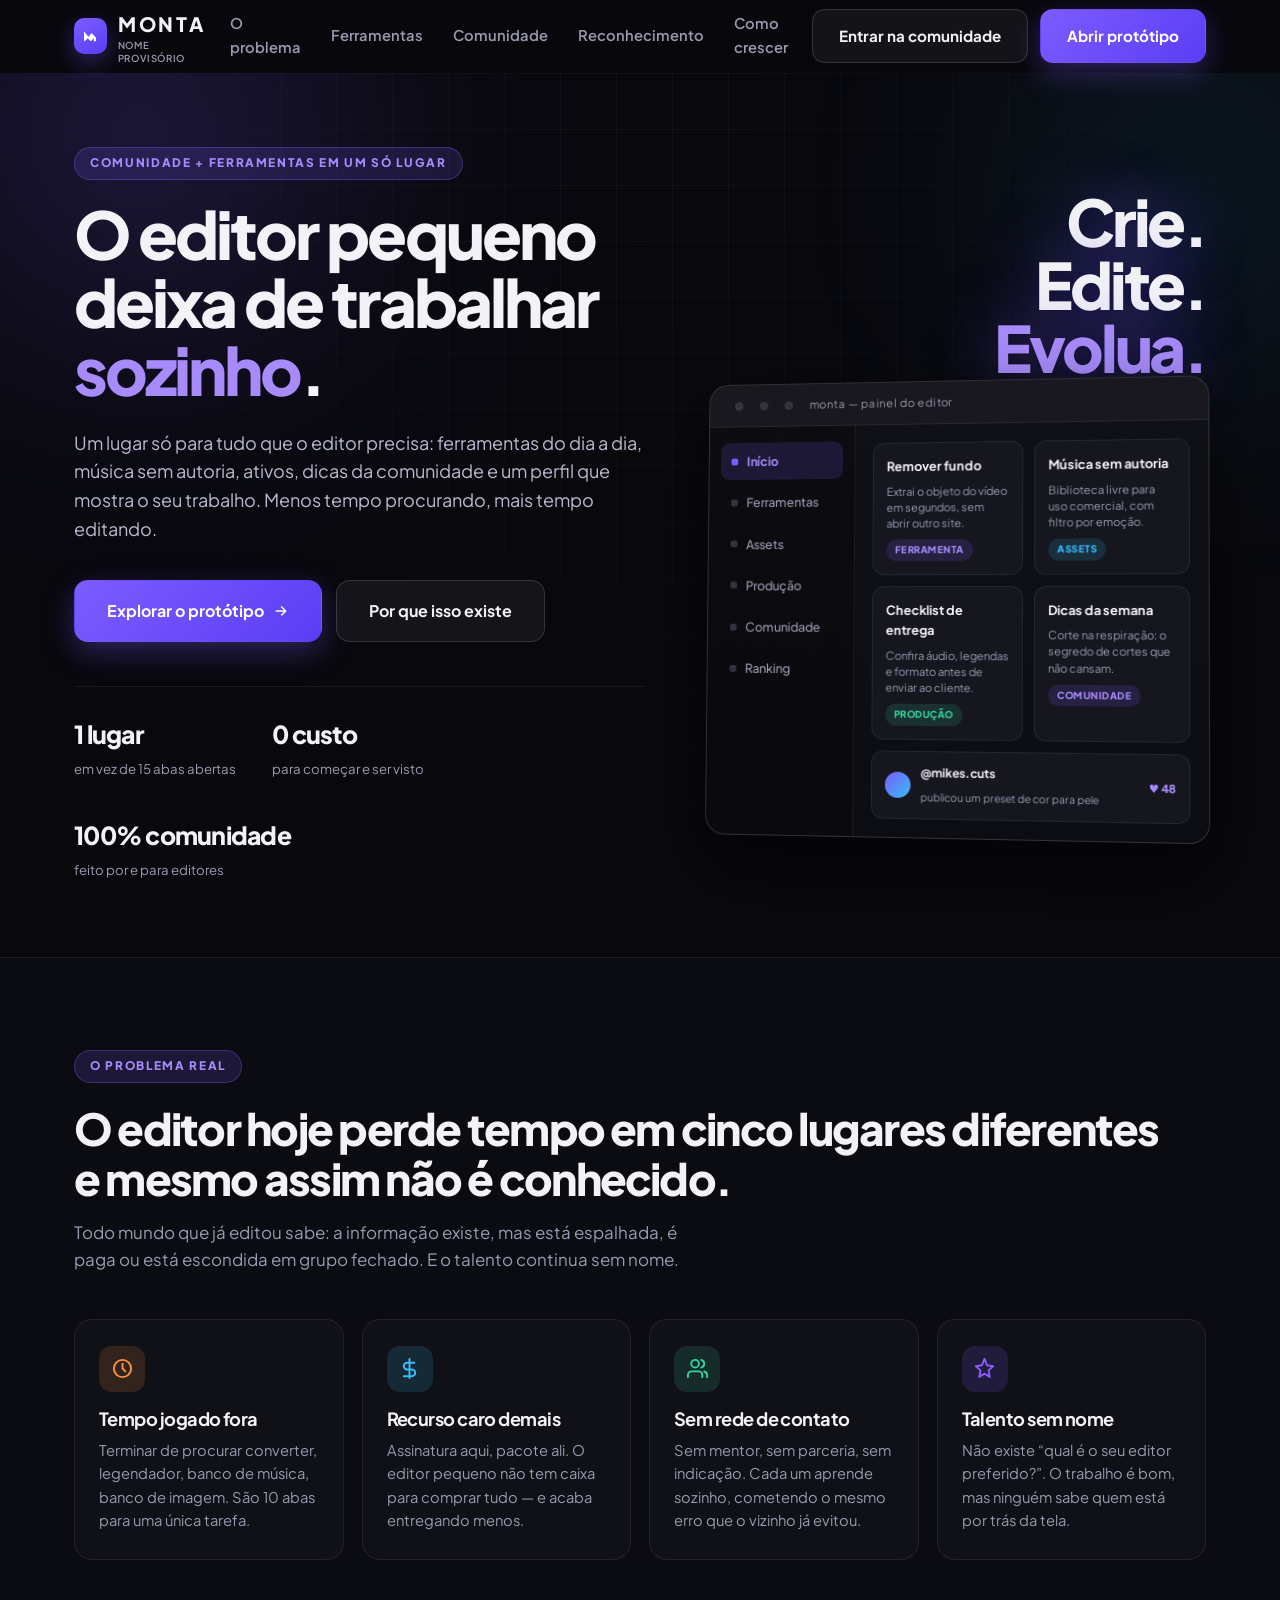
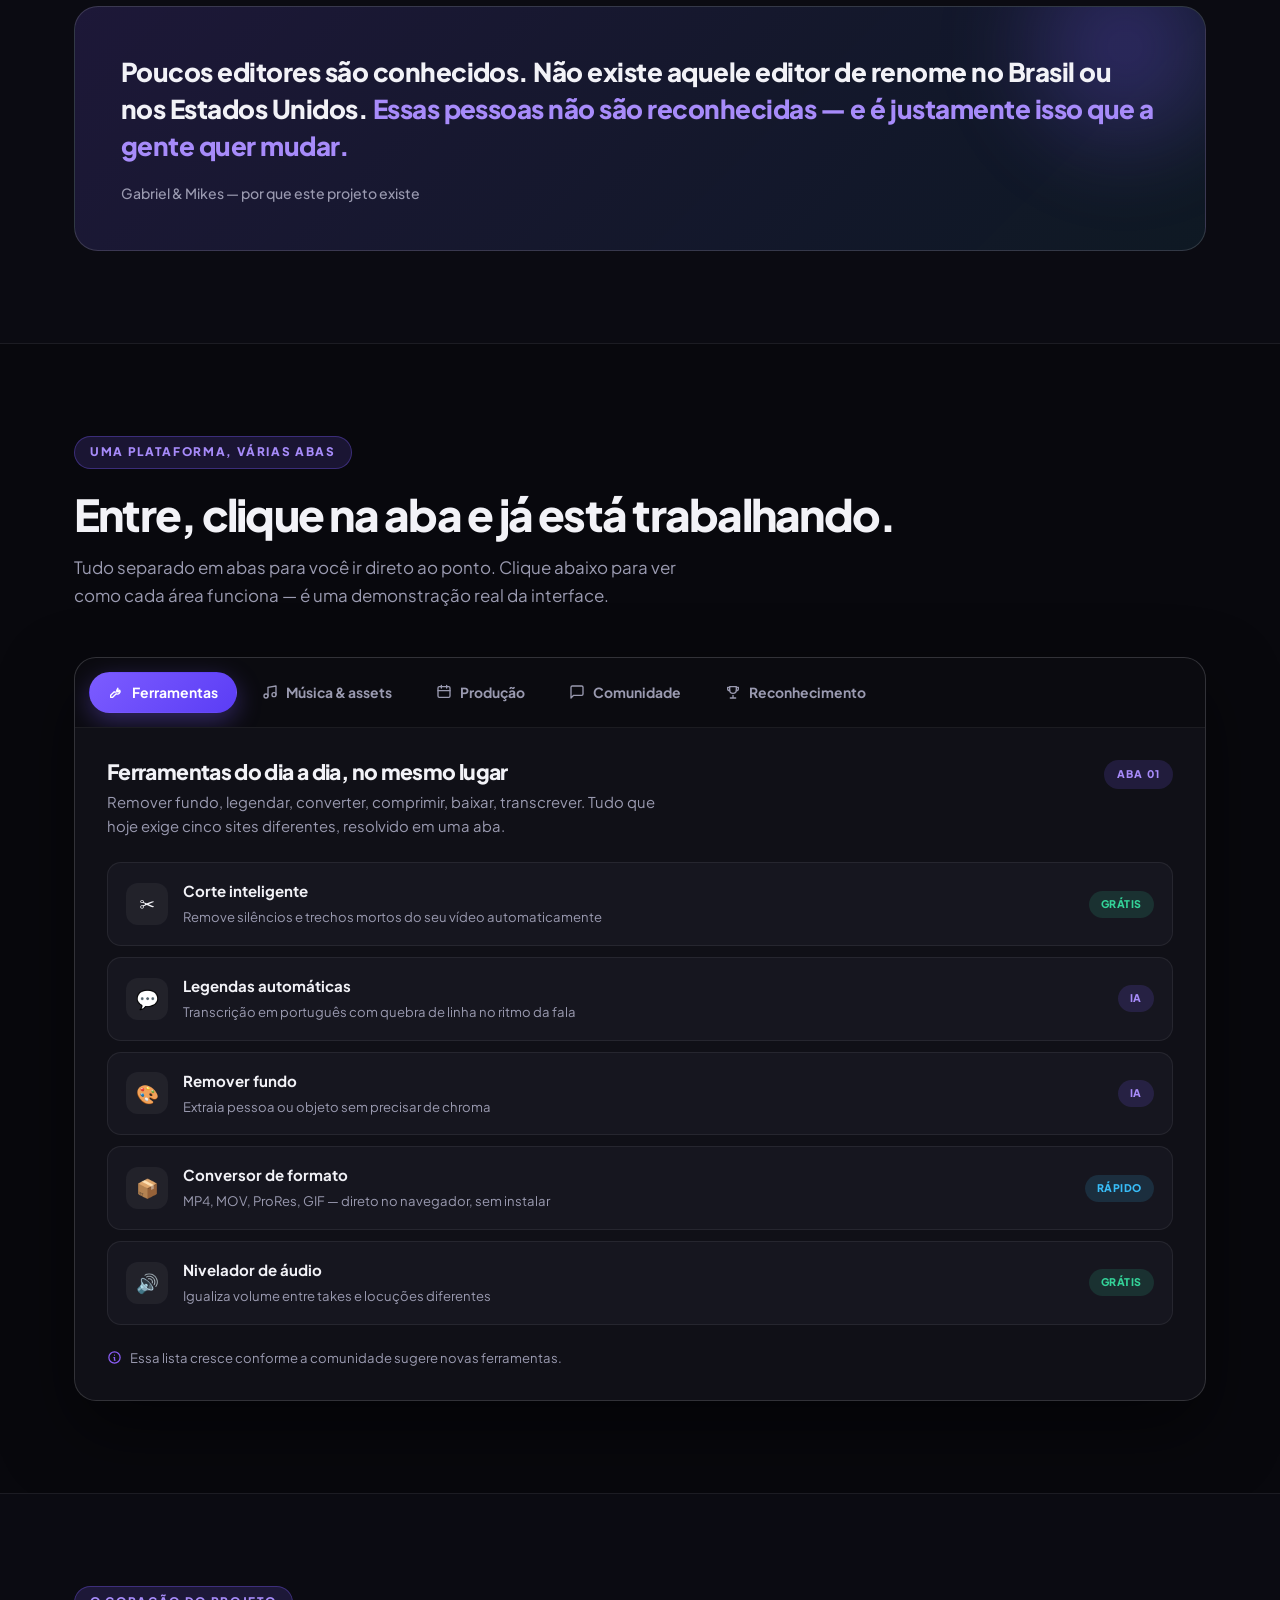
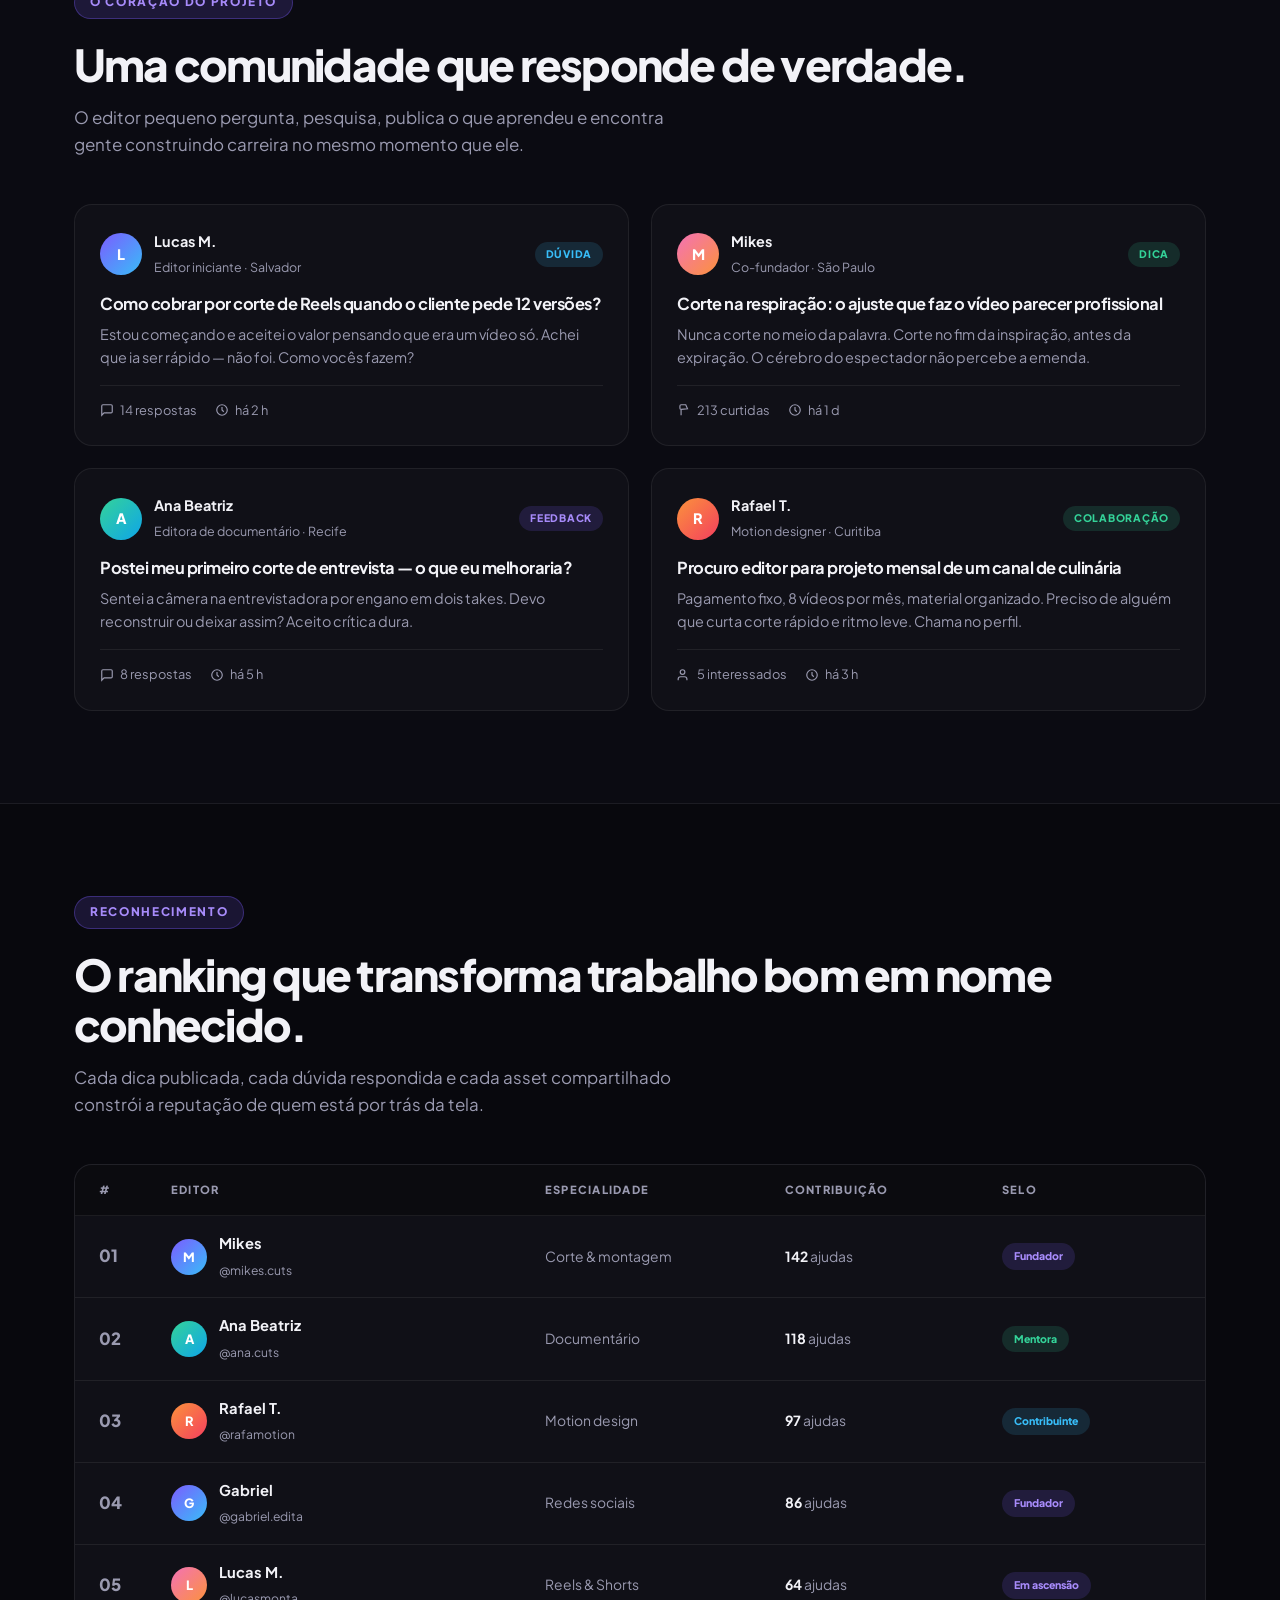
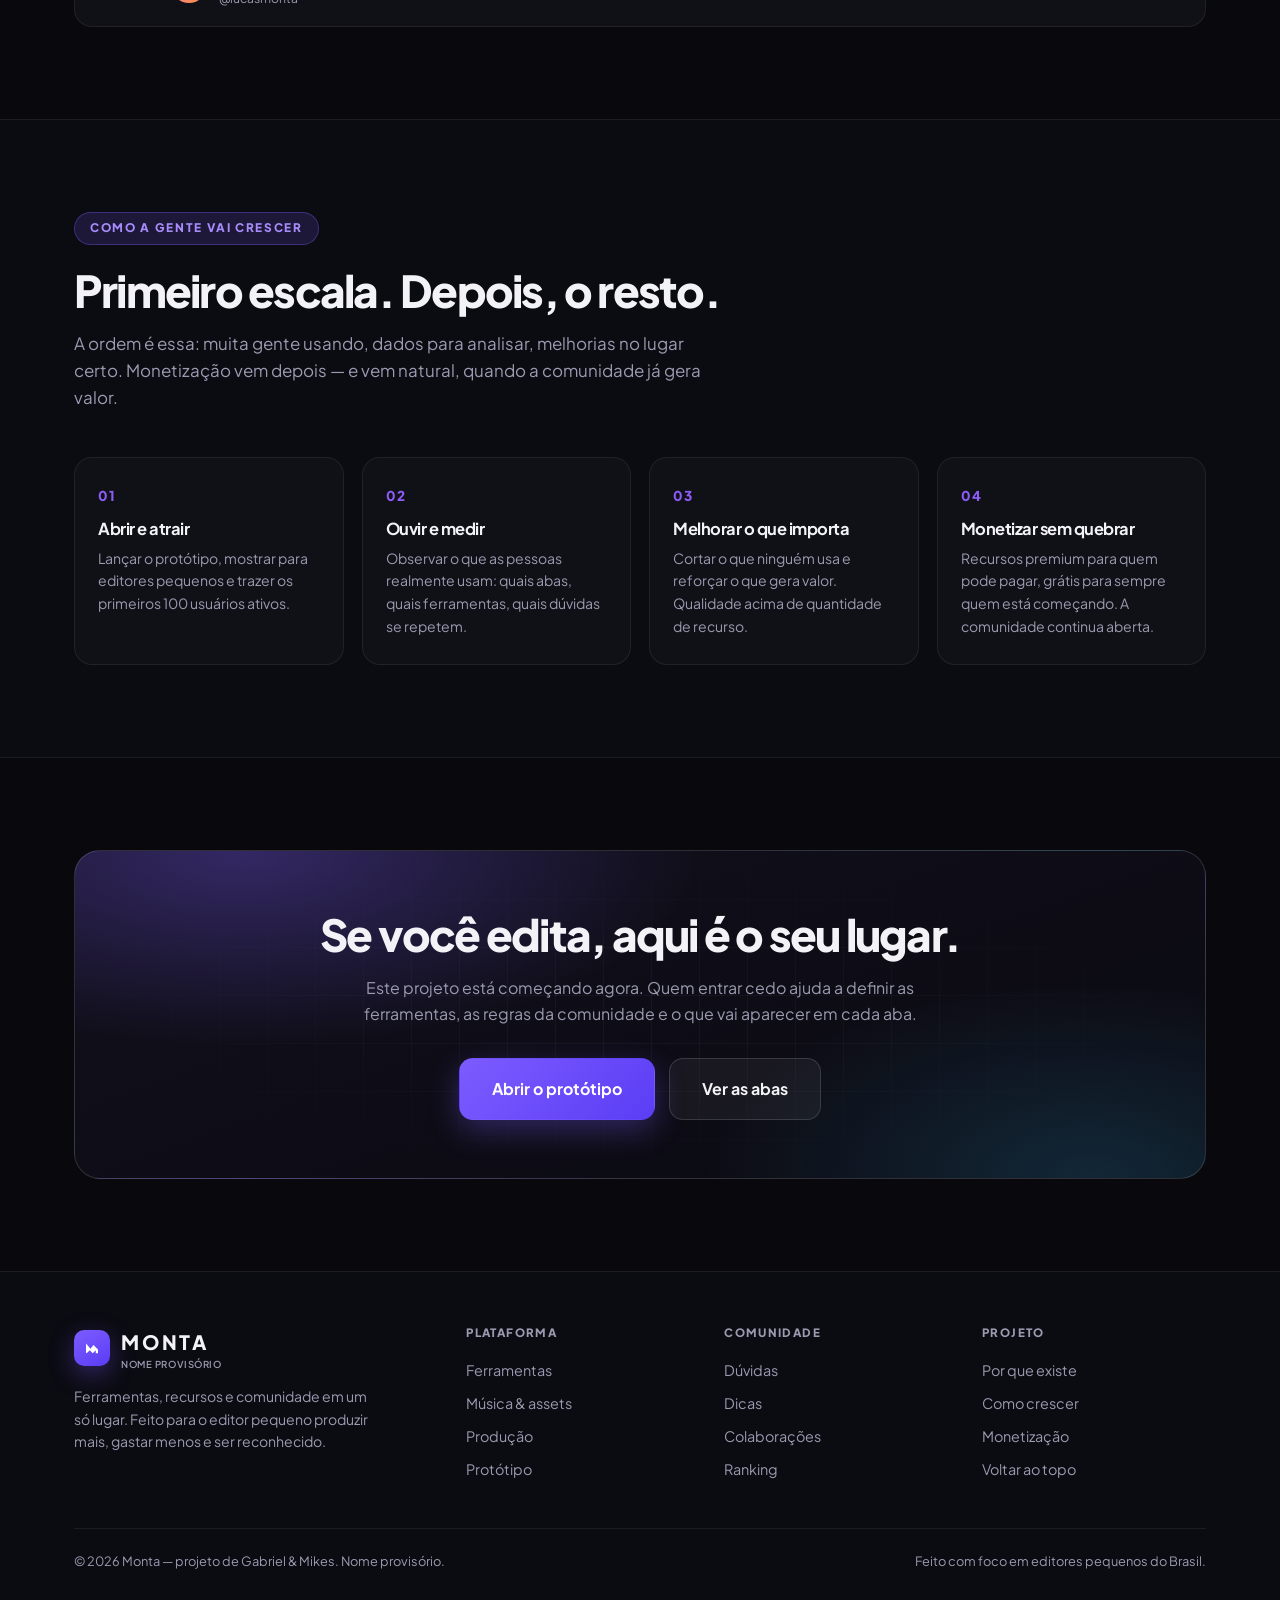
==== index.html @ 07bd0c3b "Initial commit" ====
<!DOCTYPE html>
<html lang="pt-BR">
<head>
<meta charset="UTF-8">
<meta name="viewport" content="width=device-width, initial-scale=1.0">
<title>MONTA — Seu estúdio, mais produtivo</title>
<meta name="description" content="Reúna em um só lugar as ferramentas, os recursos e a comunidade que todo editor precisa. Feito para o editor pequeno crescer, aprender e ser reconhecido.">
<link rel="icon" href="data:image/svg+xml,<svg xmlns='http://www.w3.org/2000/svg' viewBox='0 0 100 100'><rect width='100' height='100' rx='24' fill='%237C5CFF'/><text x='50' y='70' font-size='60' font-family='Arial' font-weight='bold' text-anchor='middle' fill='white'>M</text></svg>">
<link rel="preconnect" href="https://api.fontshare.com">
<link rel="preconnect" href="https://fonts.gstatic.com" crossorigin>
<link href="https://api.fontshare.com/v2/css?f[]=satoshi@400,500,700,900&display=swap" rel="stylesheet">
<link href="https://fonts.googleapis.com/css2?family=Plus+Jakarta+Sans:wght@400;500;700;800&display=swap" rel="stylesheet">
<link rel="stylesheet" href="css/styles.css">
</head>
<body>

<!-- ================= CABEÇALHO ================= -->
<header class="site-header" id="topo">
  <div class="container">
    <nav class="nav">
      <a class="brand" href="#topo">
        <span class="brand__mark">
          <svg viewBox="0 0 24 24" fill="currentColor"><path d="M4 19V6l6 7 4-5 6 6v5h-3v-4l-4 4-4-4-3 3z"/></svg>
        </span>
        <span>
          MONT<span>A</span>
          <small class="brand__tag">nome provisório</small>
        </span>
      </a>

      <div class="nav__links" id="navLinks">
        <a href="#problema">O problema</a>
        <a href="#ferramentas">Ferramentas</a>
        <a href="#comunidade">Comunidade</a>
        <a href="#reconhecimento">Reconhecimento</a>
        <a href="#roadmap">Como crescer</a>
      </div>

      <div class="nav__actions">
        <a class="btn btn--ghost" href="#comunidade">Entrar na comunidade</a>
        <a class="btn btn--primary" href="app/index.html">Abrir protótipo</a>
        <button class="nav__toggle" id="navToggle" aria-label="Abrir menu" aria-expanded="false">
          <svg viewBox="0 0 24 24" fill="none" stroke="currentColor" stroke-width="2" stroke-linecap="round"><path d="M4 7h16M4 12h16M4 17h16"/></svg>
        </button>
      </div>
    </nav>
  </div>
</header>

<!-- ================= HERO ================= -->
<section class="hero">
  <span class="hero__glow hero__glow--a"></span>
  <span class="hero__glow hero__glow--b"></span>

  <div class="container">
    <div class="hero__grid">
      <div>
        <span class="eyebrow">Comunidade + ferramentas em um só lugar</span>
        <h1 class="hero__title">O editor pequeno<br>deixa de trabalhar <span>sozinho</span>.</h1>
        <p class="hero__sub">
          Um lugar só para tudo que o editor precisa: ferramentas do dia a dia,
          música sem autoria, ativos, dicas da comunidade e um perfil que mostra
          o seu trabalho. Menos tempo procurando, mais tempo editando.
        </p>

        <div class="hero__cta">
          <a class="btn btn--primary btn--lg" href="app/index.html">
            Explorar o protótipo
            <svg width="16" height="16" viewBox="0 0 24 24" fill="none" stroke="currentColor" stroke-width="2.4" stroke-linecap="round" stroke-linejoin="round"><path d="M5 12h14M13 6l6 6-6 6"/></svg>
          </a>
          <a class="btn btn--ghost btn--lg" href="#problema">Por que isso existe</a>
        </div>

        <div class="hero__stats">
          <div class="hero__stat"><b>1 lugar</b><span>em vez de 15 abas abertas</span></div>
          <div class="hero__stat"><b>0 custo</b><span>para começar e ser visto</span></div>
          <div class="hero__stat"><b>100% comunidade</b><span>feito por e para editores</span></div>
        </div>
      </div>

      <!-- Frase + mock da interface -->
      <div>
        <div class="hero__script">Crie.<br>Edite.<em>Evolua.</em></div>

      <div class="mock" aria-hidden="true">
        <div class="mock__bar">
          <span class="mock__dot"></span><span class="mock__dot"></span><span class="mock__dot"></span>
          <span>monta — painel do editor</span>
        </div>
        <div class="mock__body">
          <div class="mock__side">
            <div class="mock__item is-active"><i></i> Início</div>
            <div class="mock__item"><i></i> Ferramentas</div>
            <div class="mock__item"><i></i> Assets</div>
            <div class="mock__item"><i></i> Produção</div>
            <div class="mock__item"><i></i> Comunidade</div>
            <div class="mock__item"><i></i> Ranking</div>
          </div>
          <div class="mock__main">
            <div class="mock__cards">
              <div class="mock__card">
                <b>Remover fundo</b>
                <p>Extrai o objeto do vídeo em segundos, sem abrir outro site.</p>
                <span class="mock__pill">ferramenta</span>
              </div>
              <div class="mock__card">
                <b>Música sem autoria</b>
                <p>Biblioteca livre para uso comercial, com filtro por emoção.</p>
                <span class="mock__pill mock__pill--v">assets</span>
              </div>
              <div class="mock__card">
                <b>Checklist de entrega</b>
                <p>Confira áudio, legendas e formato antes de enviar ao cliente.</p>
                <span class="mock__pill mock__pill--g">produção</span>
              </div>
              <div class="mock__card">
                <b>Dicas da semana</b>
                <p>Corte na respiração: o segredo de cortes que não cansam.</p>
                <span class="mock__pill">comunidade</span>
              </div>
            </div>

            <div class="mock__row">
              <span class="mock__ava"></span>
              <div>
                <b>@mikes.cuts</b>
                <small>publicou um preset de cor para pele</small>
              </div>
              <span class="mock__like">♥ 48</span>
            </div>
          </div>
        </div>
      </div>
      </div>
    </div>
  </div>
</section>

<!-- ================= PROBLEMA ================= -->
<section class="section section--alt" id="problema">
  <div class="container">
    <span class="eyebrow">O problema real</span>
    <h2>O editor hoje perde tempo em cinco lugares diferentes<br>e mesmo assim não é conhecido.</h2>
    <p class="section-lead">
      Todo mundo que já editou sabe: a informação existe, mas está espalhada,
      é paga ou está escondida em grupo fechado. E o talento continua sem nome.
    </p>

    <div class="grid-4">
      <article class="card reveal">
        <div class="card__icon card__icon--a">
          <svg viewBox="0 0 24 24" fill="none" stroke="currentColor" stroke-width="2" stroke-linecap="round"><circle cx="12" cy="12" r="9"/><path d="M12 7v5l3 3"/></svg>
        </div>
        <h3>Tempo jogado fora</h3>
        <p>Terminar de procurar converter, legendador, banco de música, banco de imagem. São 10 abas para uma única tarefa.</p>
      </article>

      <article class="card reveal">
        <div class="card__icon card__icon--v">
          <svg viewBox="0 0 24 24" fill="none" stroke="currentColor" stroke-width="2" stroke-linecap="round" stroke-linejoin="round"><path d="M12 2v20M17 6H9.5a3.5 3.5 0 0 0 0 7h5a3.5 3.5 0 0 1 0 7H6"/></svg>
        </div>
        <h3>Recurso caro demais</h3>
        <p>Assinatura aqui, pacote ali. O editor pequeno não tem caixa para comprar tudo — e acaba entregando menos.</p>
      </article>

      <article class="card reveal">
        <div class="card__icon card__icon--c">
          <svg viewBox="0 0 24 24" fill="none" stroke="currentColor" stroke-width="2" stroke-linecap="round" stroke-linejoin="round"><path d="M17 21v-2a4 4 0 0 0-4-4H6a4 4 0 0 0-4 4v2"/><circle cx="9.5" cy="7" r="4"/><path d="M22 21v-2a4 4 0 0 0-3-3.87M16 3.13a4 4 0 0 1 0 7.75"/></svg>
        </div>
        <h3>Sem rede de contato</h3>
        <p>Sem mentor, sem parceria, sem indicação. Cada um aprende sozinho, cometendo o mesmo erro que o vizinho já evitou.</p>
      </article>

      <article class="card reveal">
        <div class="card__icon">
          <svg viewBox="0 0 24 24" fill="none" stroke="currentColor" stroke-width="2" stroke-linecap="round" stroke-linejoin="round"><path d="M12 2l2.6 6.6L21 9.6l-4.8 4.4 1.3 6.7L12 17.4 6.5 20.7l1.3-6.7L3 9.6l6.4-1z"/></svg>
        </div>
        <h3>Talento sem nome</h3>
        <p>Não existe “qual é o seu editor preferido?”. O trabalho é bom, mas ninguém sabe quem está por trás da tela.</p>
      </article>
    </div>

    <div class="quote-block reveal">
      <p>
        Poucos editores são conhecidos. Não existe aquele editor de renome no Brasil
        ou nos Estados Unidos. <span>Essas pessoas não são reconhecidas — e é justamente
        isso que a gente quer mudar.</span>
      </p>
      <small>Gabriel &amp; Mikes — por que este projeto existe</small>
    </div>
  </div>
</section>

<!-- ================= FERRAMENTAS / DEMO DE ABAS ================= -->
<section class="section" id="ferramentas">
  <div class="container">
    <span class="eyebrow">Uma plataforma, várias abas</span>
    <h2>Entre, clique na aba e já está trabalhando.</h2>
    <p class="section-lead">
      Tudo separado em abas para você ir direto ao ponto. Clique abaixo para
      ver como cada área funciona — é uma demonstração real da interface.
    </p>

    <div class="demo" id="demo">
      <div class="demo__tabs" role="tablist">
        <button class="demo__tab is-active" data-panel="p-ferramentas" role="tab" aria-selected="true">
          <svg viewBox="0 0 24 24" fill="none" stroke="currentColor" stroke-width="2" stroke-linecap="round" stroke-linejoin="round"><path d="M14.7 6.3a4 4 0 0 1-5.4 5.4L4 17v3h3l5.3-5.3a4 4 0 0 0 5.4-5.4l-2.6 2.6-2.1-2.1z"/></svg>
          Ferramentas
        </button>
        <button class="demo__tab" data-panel="p-assets" role="tab" aria-selected="false">
          <svg viewBox="0 0 24 24" fill="none" stroke="currentColor" stroke-width="2" stroke-linecap="round" stroke-linejoin="round"><path d="M9 18V5l12-2v13"/><circle cx="6" cy="18" r="3"/><circle cx="18" cy="16" r="3"/></svg>
          Música &amp; assets
        </button>
        <button class="demo__tab" data-panel="p-producao" role="tab" aria-selected="false">
          <svg viewBox="0 0 24 24" fill="none" stroke="currentColor" stroke-width="2" stroke-linecap="round" stroke-linejoin="round"><rect x="3" y="4" width="18" height="16" rx="2"/><path d="M8 2v4M16 2v4M3 10h18"/></svg>
          Produção
        </button>
        <button class="demo__tab" data-panel="p-comunidade" role="tab" aria-selected="false">
          <svg viewBox="0 0 24 24" fill="none" stroke="currentColor" stroke-width="2" stroke-linecap="round" stroke-linejoin="round"><path d="M21 15a2 2 0 0 1-2 2H7l-4 4V5a2 2 0 0 1 2-2h14a2 2 0 0 1 2 2z"/></svg>
          Comunidade
        </button>
        <button class="demo__tab" data-panel="p-ranking" role="tab" aria-selected="false">
          <svg viewBox="0 0 24 24" fill="none" stroke="currentColor" stroke-width="2" stroke-linecap="round" stroke-linejoin="round"><path d="M8 21h8M12 17v4"/><path d="M7 4h10v5a5 5 0 0 1-10 0z"/><path d="M17 5h3v2a3 3 0 0 1-3 3M7 5H4v2a3 3 0 0 0 3 3"/></svg>
          Reconhecimento
        </button>
      </div>

      <!-- Ferramentas -->
      <div class="demo__panel" id="p-ferramentas" role="tabpanel">
        <div class="demo__panel-head">
          <div>
            <h3>Ferramentas do dia a dia, no mesmo lugar</h3>
            <p>Remover fundo, legendar, converter, comprimir, baixar, transcrever. Tudo que hoje exige cinco sites diferentes, resolvido em uma aba.</p>
          </div>
          <span class="demo__badge">Aba 01</span>
        </div>
        <div class="demo__list">
          <div class="demo__item"><span class="demo__item-ico">✂️</span><div><b>Corte inteligente</b><small>Remove silêncios e trechos mortos do seu vídeo automaticamente</small></div><span class="tag">grátis</span></div>
          <div class="demo__item"><span class="demo__item-ico">💬</span><div><b>Legendas automáticas</b><small>Transcrição em português com quebra de linha no ritmo da fala</small></div><span class="tag tag--v">IA</span></div>
          <div class="demo__item"><span class="demo__item-ico">🎨</span><div><b>Remover fundo</b><small>Extraia pessoa ou objeto sem precisar de chroma</small></div><span class="tag tag--v">IA</span></div>
          <div class="demo__item"><span class="demo__item-ico">📦</span><div><b>Conversor de formato</b><small>MP4, MOV, ProRes, GIF — direto no navegador, sem instalar</small></div><span class="tag tag--c">rápido</span></div>
          <div class="demo__item"><span class="demo__item-ico">🔊</span><div><b>Nivelador de áudio</b><small>Igualiza volume entre takes e locuções diferentes</small></div><span class="tag">grátis</span></div>
        </div>
        <p class="demo__note">
          <svg viewBox="0 0 24 24" fill="none" stroke="currentColor" stroke-width="2" stroke-linecap="round"><circle cx="12" cy="12" r="9"/><path d="M12 8h.01M11 12h1v4h1"/></svg>
          Essa lista cresce conforme a comunidade sugere novas ferramentas.
        </p>
      </div>

      <!-- Assets -->
      <div class="demo__panel" id="p-assets" role="tabpanel" hidden>
        <div class="demo__panel-head">
          <div>
            <h3>Música sem autoria, loops, efeitos e ativos</h3>
            <p>Biblioteca organizada por emoção, duração e uso permitido. Nada de descobrir na hora da entrega que a faixa tem restrição de licença.</p>
          </div>
          <span class="demo__badge">Aba 02</span>
        </div>
        <div class="demo__list">
          <div class="demo__item"><span class="demo__item-ico">🎧</span><div><b>Música sem autoria</b><small>Trilhas livres para uso comercial, com licença descrita em cada faixa</small></div><span class="tag">uso livre</span></div>
          <div class="demo__item"><span class="demo__item-ico">🥁</span><div><b>Loops &amp; SFX</b><small>Loops de bateria, transições, whooshes, risadas e impactos</small></div><span class="tag tag--c">royalty free</span></div>
          <div class="demo__item"><span class="demo__item-ico">🎬</span><div><b>Clipes e B-roll</b><small>Cenas de fundo para cortar a monotonia do vídeo inteiro</small></div><span class="tag tag--v">acervo</span></div>
          <div class="demo__item"><span class="demo__item-ico">🧩</span><div><b>Templates e presets</b><small>Projetos, LUTs e presets compartilhados pela própria comunidade</small></div><span class="tag tag--g">comunidade</span></div>
          <div class="demo__item"><span class="demo__item-ico">🔤</span><div><b>Fontes liberadas</b><small>Typefaces com licença para uso em projeto comercial</small></div><span class="tag">grátis</span></div>
        </div>
        <p class="demo__note">
          <svg viewBox="0 0 24 24" fill="none" stroke="currentColor" stroke-width="2" stroke-linecap="round"><circle cx="12" cy="12" r="9"/><path d="M12 8h.01M11 12h1v4h1"/></svg>
          Cada item mostra claramente o que você pode e não pode fazer com ele.
        </p>
      </div>

      <!-- Produção -->
      <div class="demo__panel" id="p-producao" role="tabpanel" hidden>
        <div class="demo__panel-head">
          <div>
            <h3>Produção: o fluxo do editor, do briefing à entrega</h3>
            <p>Projetos, prazos, checklist de qualidade e orçamento. Para o editor pequeno trabalhar como uma produtora — mesmo sendo um só.</p>
          </div>
          <span class="demo__badge">Aba 03</span>
        </div>
        <div class="demo__list">
          <div class="demo__item"><span class="demo__item-ico">📋</span><div><b>Briefing em etapas</b><small>Referências, tom, duração e formatos de saída organizados</small></div><span class="tag">projeto</span></div>
          <div class="demo__item"><span class="demo__item-ico">✅</span><div><b>Checklist de entrega</b><small>Áudio, legendas, cor, proporção, marca d'água e arquivo final</small></div><span class="tag tag--g">qualidade</span></div>
          <div class="demo__item"><span class="demo__item-ico">📅</span><div><b>Prazos e revisões</b><small>Quantas rodadas de ajuste estão incluídas no combinado</small></div><span class="tag tag--c">controle</span></div>
          <div class="demo__item"><span class="demo__item-ico">💰</span><div><b>Tabela de valores</b><small>Referência de preço por minuto finalizado para não cobrar barato demais</small></div><span class="tag tag--v">comunidade</span></div>
          <div class="demo__item"><span class="demo__item-ico">🗂️</span><div><b>Arquivo do cliente</b><small>Histórico de entregas, versões e observações em um só perfil</small></div><span class="tag">organização</span></div>
        </div>
        <p class="demo__note">
          <svg viewBox="0 0 24 24" fill="none" stroke="currentColor" stroke-width="2" stroke-linecap="round"><circle cx="12" cy="12" r="9"/><path d="M12 8h.01M11 12h1v4h1"/></svg>
          Feito para quem edita sozinho e precisa de método sem burocracia.
        </p>
      </div>

      <!-- Comunidade -->
      <div class="demo__panel" id="p-comunidade" role="tabpanel" hidden>
        <div class="demo__panel-head">
          <div>
            <h3>Comunidade: pergunte, publique e aprenda com quem está na mesma</h3>
            <p>Dúvidas, dicas, feedback de corte e contato direto com outros editores. O conhecimento deixa de ficar preso em grupo fechado.</p>
          </div>
          <span class="demo__badge">Aba 04</span>
        </div>
        <div class="demo__list">
          <div class="demo__item"><span class="demo__item-ico">❓</span><div><b>Pergunte qualquer coisa</b><small>“Como cobrar por Reels?” · “Qual formato entrega no TikTok?”</small></div><span class="tag">dúvida</span></div>
          <div class="demo__item"><span class="demo__item-ico">💡</span><div><b>Publique suas dicas</b><small>Atalhos, configurações e erros que você já cometeu e evita</small></div><span class="tag tag--g">dica</span></div>
          <div class="demo__item"><span class="demo__item-ico">👁️</span><div><b>Peça feedback no corte</b><small>Mostre um trecho e receba opinião honesta de quem edita</small></div><span class="tag tag--v">review</span></div>
          <div class="demo__item"><span class="demo__item-ico">🤝</span><div><b>Encontre parceiros</b><small>Roqueiro, motion, colorista, thumbnail — monte sua equipe</small></div><span class="tag tag--c">network</span></div>
          <div class="demo__item"><span class="demo__item-ico">🔎</span><div><b>Pesquise antes de perguntar</b><small>Todo o acervo de dúvidas já respondidas fica pesquisável</small></div><span class="tag">base de conhecimento</span></div>
        </div>
        <p class="demo__note">
          <svg viewBox="0 0 24 24" fill="none" stroke="currentColor" stroke-width="2" stroke-linecap="round"><circle cx="12" cy="12" r="9"/><path d="M12 8h.01M11 12h1v4h1"/></svg>
          Aqui não tem pergunta boba. Todo mundo começou do zero.
        </p>
      </div>

      <!-- Ranking -->
      <div class="demo__panel" id="p-ranking" role="tabpanel" hidden>
        <div class="demo__panel-head">
          <div>
            <h3>Reconhecimento: o nome atrás da tela</h3>
            <p>Perfil público, portfólio, selos por contribuição e ranking de quem mais ajuda a comunidade. O editor deixa de ser invisível.</p>
          </div>
          <span class="demo__badge">Aba 05</span>
        </div>
        <div class="demo__list">
          <div class="demo__item"><span class="demo__item-ico">👤</span><div><b>Perfil com portfólio</b><small>Seus melhores cortes, clientes e especialidade em um link só</small></div><span class="tag">identidade</span></div>
          <div class="demo__item"><span class="demo__item-ico">🏅</span><div><b>Selos de contribuição</b><small>Quem responde, quem publica dica, quem compartilha asset ganha selo</small></div><span class="tag tag--g">reputação</span></div>
          <div class="demo__item"><span class="demo__item-ico">🏆</span><div><b>Ranking da comunidade</b><small>Top editores por ajudaria, qualidade de resposta e trabalho publicado</small></div><span class="tag tag--v">visibilidade</span></div>
          <div class="demo__item"><span class="demo__item-ico">📩</span><div><b>Receba trabalho</b><small>Clientes e editores encontram você pelo que você faz de melhor</small></div><span class="tag tag--c">oportunidade</span></div>
          <div class="demo__item"><span class="demo__item-ico">⭐</span><div><b>Recomendações</b><small>Quem já trabalhou com você deixa um depósito público</small></div><span class="tag">confiança</span></div>
        </div>
        <p class="demo__note">
          <svg viewBox="0 0 24 24" fill="none" stroke="currentColor" stroke-width="2" stroke-linecap="round"><circle cx="12" cy="12" r="9"/><path d="M12 8h.01M11 12h1v4h1"/></svg>
          Essa é a resposta para “qual é o seu editor preferido?”.
        </p>
      </div>
    </div>
  </div>
</section>

<!-- ================= COMUNIDADE ================= -->
<section class="section section--alt" id="comunidade">
  <div class="container">
    <span class="eyebrow">O coração do projeto</span>
    <h2>Uma comunidade que responde de verdade.</h2>
    <p class="section-lead">
      O editor pequeno pergunta, pesquisa, publica o que aprendeu e encontra
      gente construindo carreira no mesmo momento que ele.
    </p>

    <div class="community-grid">
      <article class="thread reveal">
        <div class="thread__top">
          <span class="thread__ava thread__ava--1">L</span>
          <div class="thread__who"><b>Lucas M.</b><small>Editor iniciante · Salvador</small></div>
          <span class="thread__flag">dúvida</span>
        </div>
        <h3>Como cobrar por corte de Reels quando o cliente pede 12 versões?</h3>
        <p>Estou começando e aceitei o valor pensando que era um vídeo só. Achei que ia ser rápido — não foi. Como vocês fazem?</p>
        <div class="thread__foot">
          <span><svg viewBox="0 0 24 24" fill="none" stroke="currentColor" stroke-width="2"><path d="M21 15a2 2 0 0 1-2 2H7l-4 4V5a2 2 0 0 1 2-2h14a2 2 0 0 1 2 2z"/></svg> 14 respostas</span>
          <span><svg viewBox="0 0 24 24" fill="none" stroke="currentColor" stroke-width="2"><circle cx="12" cy="12" r="9"/><path d="M12 7v5l3 3"/></svg> há 2 h</span>
        </div>
      </article>

      <article class="thread reveal">
        <div class="thread__top">
          <span class="thread__ava thread__ava--2">M</span>
          <div class="thread__who"><b>Mikes</b><small>Co-fundador · São Paulo</small></div>
          <span class="thread__flag thread__flag--g">dica</span>
        </div>
        <h3>Corte na respiração: o ajuste que faz o vídeo parecer profissional</h3>
        <p>Nunca corte no meio da palavra. Corte no fim da inspiração, antes da expiração. O cérebro do espectador não percebe a emenda.</p>
        <div class="thread__foot">
          <span><svg viewBox="0 0 24 24" fill="none" stroke="currentColor" stroke-width="2"><path d="M7 10v11M18 10l-3-7H7a2 2 0 0 0-2 2v4a2 2 0 0 0 2 2z"/></svg> 213 curtidas</span>
          <span><svg viewBox="0 0 24 24" fill="none" stroke="currentColor" stroke-width="2"><circle cx="12" cy="12" r="9"/><path d="M12 7v5l3 3"/></svg> há 1 d</span>
        </div>
      </article>

      <article class="thread reveal">
        <div class="thread__top">
          <span class="thread__ava thread__ava--3">A</span>
          <div class="thread__who"><b>Ana Beatriz</b><small>Editora de documentário · Recife</small></div>
          <span class="thread__flag thread__flag--v">feedback</span>
        </div>
        <h3>Postei meu primeiro corte de entrevista — o que eu melhoraria?</h3>
        <p>Sentei a câmera na entrevistadora por engano em dois takes. Devo reconstruir ou deixar assim? Aceito crítica dura.</p>
        <div class="thread__foot">
          <span><svg viewBox="0 0 24 24" fill="none" stroke="currentColor" stroke-width="2"><path d="M21 15a2 2 0 0 1-2 2H7l-4 4V5a2 2 0 0 1 2-2h14a2 2 0 0 1 2 2z"/></svg> 8 respostas</span>
          <span><svg viewBox="0 0 24 24" fill="none" stroke="currentColor" stroke-width="2"><circle cx="12" cy="12" r="9"/><path d="M12 7v5l3 3"/></svg> há 5 h</span>
        </div>
      </article>

      <article class="thread reveal">
        <div class="thread__top">
          <span class="thread__ava thread__ava--4">R</span>
          <div class="thread__who"><b>Rafael T.</b><small>Motion designer · Curitiba</small></div>
          <span class="thread__flag thread__flag--g">colaboração</span>
        </div>
        <h3>Procuro editor para projeto mensal de um canal de culinária</h3>
        <p>Pagamento fixo, 8 vídeos por mês, material organizado. Preciso de alguém que curta corte rápido e ritmo leve. Chama no perfil.</p>
        <div class="thread__foot">
          <span><svg viewBox="0 0 24 24" fill="none" stroke="currentColor" stroke-width="2"><path d="M17 21v-2a4 4 0 0 0-4-4H6a4 4 0 0 0-4 4v2"/><circle cx="9.5" cy="7" r="4"/></svg> 5 interessados</span>
          <span><svg viewBox="0 0 24 24" fill="none" stroke="currentColor" stroke-width="2"><circle cx="12" cy="12" r="9"/><path d="M12 7v5l3 3"/></svg> há 3 h</span>
        </div>
      </article>
    </div>
  </div>
</section>

<!-- ================= RECONHECIMENTO ================= -->
<section class="section" id="reconhecimento">
  <div class="container">
    <span class="eyebrow">Reconhecimento</span>
    <h2>O ranking que transforma trabalho bom em nome conhecido.</h2>
    <p class="section-lead">
      Cada dica publicada, cada dúvida respondida e cada asset compartilhado
      constrói a reputação de quem está por trás da tela.
    </p>

    <div class="rank reveal">
      <div class="rank__head">
        <span>#</span><span>Editor</span><span>Especialidade</span><span>Contribuição</span><span>Selo</span>
      </div>

      <div class="rank__row">
        <span class="rank__pos">01</span>
        <div class="rank__user"><span class="thread__ava thread__ava--1">M</span><div><b>Mikes</b><small>@mikes.cuts</small></div></div>
        <span class="rank__cell">Corte &amp; montagem</span>
        <span class="rank__cell"><b>142</b> ajudas</span>
        <span class="rank__badge">Fundador</span>
      </div>

      <div class="rank__row">
        <span class="rank__pos">02</span>
        <div class="rank__user"><span class="thread__ava thread__ava--3">A</span><div><b>Ana Beatriz</b><small>@ana.cuts</small></div></div>
        <span class="rank__cell">Documentário</span>
        <span class="rank__cell"><b>118</b> ajudas</span>
        <span class="rank__badge rank__badge--v">Mentora</span>
      </div>

      <div class="rank__row">
        <span class="rank__pos">03</span>
        <div class="rank__user"><span class="thread__ava thread__ava--4">R</span><div><b>Rafael T.</b><small>@rafamotion</small></div></div>
        <span class="rank__cell">Motion design</span>
        <span class="rank__cell"><b>97</b> ajudas</span>
        <span class="rank__badge rank__badge--c">Contribuinte</span>
      </div>

      <div class="rank__row">
        <span class="rank__pos">04</span>
        <div class="rank__user"><span class="thread__ava thread__ava--1">G</span><div><b>Gabriel</b><small>@gabriel.edita</small></div></div>
        <span class="rank__cell">Redes sociais</span>
        <span class="rank__cell"><b>86</b> ajudas</span>
        <span class="rank__badge">Fundador</span>
      </div>

      <div class="rank__row">
        <span class="rank__pos">05</span>
        <div class="rank__user"><span class="thread__ava thread__ava--2">L</span><div><b>Lucas M.</b><small>@lucasmonta</small></div></div>
        <span class="rank__cell">Reels &amp; Shorts</span>
        <span class="rank__cell"><b>64</b> ajudas</span>
        <span class="rank__badge rank__badge--g">Em ascensão</span>
      </div>
    </div>
  </div>
</section>

<!-- ================= ROADMAP ================= -->
<section class="section section--alt" id="roadmap">
  <div class="container">
    <span class="eyebrow">Como a gente vai crescer</span>
    <h2>Primeiro escala. Depois, o resto.</h2>
    <p class="section-lead">
      A ordem é essa: muita gente usando, dados para analisar, melhorias no lugar
      certo. Monetização vem depois — e vem natural, quando a comunidade já gera valor.
    </p>

    <div class="steps">
      <article class="step reveal">
        <h3>Abrir e atrair</h3>
        <p>Lançar o protótipo, mostrar para editores pequenos e trazer os primeiros 100 usuários ativos.</p>
      </article>
      <article class="step reveal">
        <h3>Ouvir e medir</h3>
        <p>Observar o que as pessoas realmente usam: quais abas, quais ferramentas, quais dúvidas se repetem.</p>
      </article>
      <article class="step reveal">
        <h3>Melhorar o que importa</h3>
        <p>Cortar o que ninguém usa e reforçar o que gera valor. Qualidade acima de quantidade de recurso.</p>
      </article>
      <article class="step reveal">
        <h3>Monetizar sem quebrar</h3>
        <p>Recursos premium para quem pode pagar, grátis para sempre quem está começando. A comunidade continua aberta.</p>
      </article>
    </div>
  </div>
</section>

<!-- ================= CTA ================= -->
<section class="section">
  <div class="container">
    <div class="cta reveal">
      <h2>Se você edita, aqui é o seu lugar.</h2>
      <p>
        Este projeto está começando agora. Quem entrar cedo ajuda a definir as
        ferramentas, as regras da comunidade e o que vai aparecer em cada aba.
      </p>
      <div class="cta__actions">
        <a class="btn btn--primary btn--lg" href="app/index.html">Abrir o protótipo</a>
        <a class="btn btn--ghost btn--lg" href="#ferramentas">Ver as abas</a>
      </div>
    </div>
  </div>
</section>

<!-- ================= RODAPÉ ================= -->
<footer class="site-footer">
  <div class="container">
    <div class="footer__grid">
      <div class="footer__about">
        <a class="brand" href="#topo">
          <span class="brand__mark">
            <svg viewBox="0 0 24 24" fill="currentColor"><path d="M4 19V6l6 7 4-5 6 6v5h-3v-4l-4 4-4-4-3 3z"/></svg>
          </span>
          <span>MONT<span>A</span> <small class="brand__tag">nome provisório</small></span>
        </a>
        <p>Ferramentas, recursos e comunidade em um só lugar. Feito para o editor pequeno produzir mais, gastar menos e ser reconhecido.</p>
      </div>

      <div class="footer__col">
        <h4>Plataforma</h4>
        <a href="#ferramentas">Ferramentas</a>
        <a href="#ferramentas">Música &amp; assets</a>
        <a href="#ferramentas">Produção</a>
        <a href="app/index.html">Protótipo</a>
      </div>

      <div class="footer__col">
        <h4>Comunidade</h4>
        <a href="#comunidade">Dúvidas</a>
        <a href="#comunidade">Dicas</a>
        <a href="#comunidade">Colaborações</a>
        <a href="#reconhecimento">Ranking</a>
      </div>

      <div class="footer__col">
        <h4>Projeto</h4>
        <a href="#problema">Por que existe</a>
        <a href="#roadmap">Como crescer</a>
        <a href="#roadmap">Monetização</a>
        <a href="#topo">Voltar ao topo</a>
      </div>
    </div>

    <div class="footer__bottom">
      <span>© <span id="ano">2026</span> Monta — projeto de Gabriel &amp; Mikes. Nome provisório.</span>
      <span>Feito com foco em editores pequenos do Brasil.</span>
    </div>
  </div>
</footer>

<script src="js/main.js"></script>
</body>
</html>
---- css/styles.css ----
/* ============================================================
   MONTA — Landing page
   Visual: escuro, acento roxo, fonte Satoshi
   ============================================================ */

:root{
  --bg:#08080d;
  --bg-2:#0b0b12;
  --surface:#101017;
  --surface-2:#16161f;
  --line:rgba(255,255,255,.07);
  --line-strong:rgba(255,255,255,.14);
  --text:#F2F2F7;
  --muted:#9A9AB0;

  --accent:#7C5CFF;
  --accent-2:#8B5CF6;
  --accent-soft:rgba(124,92,255,.16);
  --accent-glow:rgba(124,92,255,.35);

  --green:#34D399;   --green-soft:rgba(52,211,153,.14);
  --orange:#FB923C;  --orange-soft:rgba(251,146,60,.14);
  --blue:#38BDF8;    --blue-soft:rgba(56,189,248,.14);
  --pink:#F472B6;    --pink-soft:rgba(244,114,182,.14);

  --radius:18px;
  --maxw:1180px;
  --font:'Satoshi','Plus Jakarta Sans',system-ui,-apple-system,'Segoe UI',Roboto,Helvetica,Arial,sans-serif;
}

*,*::before,*::after{box-sizing:border-box}
html{scroll-behavior:smooth}

body{
  margin:0;
  background:var(--bg);
  color:var(--text);
  font-family:var(--font);
  font-size:16px;
  line-height:1.6;
  -webkit-font-smoothing:antialiased;
  overflow-x:hidden;
}

img{max-width:100%;display:block}
a{color:inherit;text-decoration:none}
button{font-family:inherit;cursor:pointer}

.container{width:100%;max-width:var(--maxw);margin-inline:auto;padding-inline:24px}

/* ---------- Tipografia ---------- */
h1,h2,h3,h4{font-family:var(--font);line-height:1.14;letter-spacing:-.03em;margin:0;font-weight:800}
h1{font-size:clamp(2.3rem,5.4vw,4.1rem);font-weight:900;letter-spacing:-.045em;line-height:1.04}
h2{font-size:clamp(1.75rem,3.8vw,2.75rem);font-weight:900;letter-spacing:-.04em}
h3{font-size:1.14rem;font-weight:700}
p{margin:0}

.eyebrow{
  display:inline-flex;align-items:center;gap:8px;
  font-size:.74rem;font-weight:800;letter-spacing:.14em;text-transform:uppercase;
  color:#A78BFA;background:var(--accent-soft);
  border:1px solid rgba(124,92,255,.34);
  padding:6px 15px;border-radius:999px;margin-bottom:20px;
}

.section-lead{color:var(--muted);font-size:1.06rem;max-width:640px;margin-top:15px}

.section{padding:92px 0;position:relative}
.section--alt{background:var(--bg-2);border-block:1px solid var(--line)}

/* ---------- Botões ---------- */
.btn{
  display:inline-flex;align-items:center;justify-content:center;gap:9px;
  padding:14px 26px;border-radius:13px;
  font-size:.95rem;font-weight:700;border:1px solid transparent;
  transition:transform .18s ease, box-shadow .18s ease, filter .18s ease, background .18s ease;
  white-space:nowrap;cursor:pointer;
}
.btn:active{transform:translateY(1px)}

.btn--primary{
  background:linear-gradient(135deg,var(--accent),#5B3DF5);
  color:#fff;box-shadow:0 10px 30px rgba(124,92,255,.32);
}
.btn--primary:hover{filter:brightness(1.12);transform:translateY(-2px);box-shadow:0 16px 40px rgba(124,92,255,.45)}

.btn--ghost{background:rgba(255,255,255,.05);border-color:var(--line-strong);color:var(--text)}
.btn--ghost:hover{background:rgba(255,255,255,.1);transform:translateY(-2px)}

.btn--lg{padding:17px 32px;font-size:1rem;border-radius:14px}

/* ---------- Cabeçalho ---------- */
.site-header{
  position:sticky;top:0;z-index:60;
  backdrop-filter:blur(14px);-webkit-backdrop-filter:blur(14px);
  background:rgba(8,8,13,.8);
  border-bottom:1px solid transparent;
  transition:border-color .25s ease, background .25s ease;
}
.site-header.is-stuck{border-bottom-color:var(--line);background:rgba(8,8,13,.95)}

.nav{display:flex;align-items:center;justify-content:space-between;gap:20px;height:72px}

.brand{display:flex;align-items:center;gap:11px;font-weight:900;font-size:1.24rem;letter-spacing:.14em}
.brand__mark{
  width:36px;height:36px;border-radius:10px;
  background:linear-gradient(150deg,var(--accent),#5B3DF5);
  display:grid;place-items:center;color:#fff;
  box-shadow:0 8px 24px var(--accent-glow);
}
.brand__mark svg{width:18px;height:18px}
.brand__word span{color:var(--accent)}
.brand__tag{font-size:.6rem;color:var(--muted);font-weight:600;letter-spacing:.1em;text-transform:uppercase;display:block;line-height:1.3;letter-spacing:.06em}

.nav__links{display:flex;align-items:center;gap:30px}
.nav__links a{font-size:.92rem;color:var(--muted);font-weight:600;transition:color .18s}
.nav__links a:hover{color:var(--text)}

.nav__actions{display:flex;align-items:center;gap:12px}
.nav__toggle{
  display:none;width:42px;height:42px;border-radius:12px;
  background:rgba(255,255,255,.05);border:1px solid var(--line);
  color:var(--text);align-items:center;justify-content:center;
}
.nav__toggle svg{width:20px;height:20px}

/* ---------- Hero ---------- */
.hero{position:relative;padding:74px 0 76px;overflow:hidden}
.hero__glow{position:absolute;border-radius:50%;filter:blur(120px);pointer-events:none;z-index:0}
.hero__glow--a{width:640px;height:640px;top:-260px;left:-180px;background:radial-gradient(circle,rgba(124,92,255,.55),transparent 65%);opacity:.55}
.hero__glow--b{width:560px;height:560px;top:-160px;right:-200px;background:radial-gradient(circle,rgba(56,189,248,.32),transparent 65%);opacity:.5}

.hero::before{
  content:'';position:absolute;inset:0;z-index:0;
  background-image:linear-gradient(rgba(255,255,255,.035) 1px,transparent 1px),linear-gradient(90deg,rgba(255,255,255,.035) 1px,transparent 1px);
  background-size:56px 56px;
  mask-image:radial-gradient(ellipse at 50% 0%,#000 10%,transparent 72%);
  -webkit-mask-image:radial-gradient(ellipse at 50% 0%,#000 10%,transparent 72%);
}
.hero .container{position:relative;z-index:1}

.hero__grid{display:grid;grid-template-columns:1.06fr .94fr;gap:56px;align-items:center}

.hero__title span{color:#A78BFA}
.hero__sub{margin-top:24px;font-size:1.13rem;color:#b9b9cf;max-width:52ch}
.hero__cta{display:flex;gap:14px;margin-top:36px;flex-wrap:wrap}

.hero__stats{display:flex;gap:36px;margin-top:44px;flex-wrap:wrap;padding-top:28px;border-top:1px solid var(--line)}
.hero__stat b{display:block;font-size:1.55rem;font-weight:900;letter-spacing:-.03em}
.hero__stat span{font-size:.83rem;color:var(--muted)}

/* Frase do hero */
.hero__script{
  font-weight:900;font-size:clamp(2.4rem,5vw,4rem);
  line-height:.98;letter-spacing:-.05em;
  text-align:right;color:rgba(255,255,255,.95);
  text-shadow:0 0 60px rgba(124,92,255,.6);
}
.hero__script em{display:block;color:#A78BFA;font-style:normal}

/* ---------- Mock do app ---------- */
.mock{
  background:linear-gradient(180deg,var(--surface),#0c0c13);
  border:1px solid var(--line-strong);border-radius:20px;
  box-shadow:0 30px 70px rgba(0,0,0,.6);
  overflow:hidden;
  transform:perspective(1400px) rotateY(-7deg) rotateX(2deg);
  transition:transform .5s cubic-bezier(.2,.7,.3,1);
}
.mock:hover{transform:perspective(1400px) rotateY(-3deg) rotateX(1deg)}

.mock__bar{display:flex;align-items:center;gap:7px;padding:12px 16px;border-bottom:1px solid var(--line);background:rgba(255,255,255,.03)}
.mock__dot{width:9px;height:9px;border-radius:50%;background:#33333f}
.mock__bar span{margin-left:10px;font-size:.71rem;color:var(--muted);letter-spacing:.04em}

.mock__body{display:grid;grid-template-columns:152px 1fr;min-height:350px}
.mock__side{border-right:1px solid var(--line);padding:16px 12px;display:flex;flex-direction:column;gap:4px;background:rgba(0,0,0,.28)}
.mock__item{display:flex;align-items:center;gap:9px;padding:9px 11px;border-radius:9px;font-size:.79rem;color:var(--muted);font-weight:500}
.mock__item i{width:7px;height:7px;border-radius:2px;background:#33333f;flex:none}
.mock__item.is-active{background:var(--accent-soft);color:#A78BFA;font-weight:700}
.mock__item.is-active i{background:var(--accent)}

.mock__main{padding:18px}
.mock__cards{display:grid;grid-template-columns:1fr 1fr;gap:11px}
.mock__card{background:var(--surface-2);border:1px solid var(--line);border-radius:12px;padding:13px}
.mock__card b{display:block;font-size:.8rem;margin-bottom:6px}
.mock__card p{font-size:.7rem;color:var(--muted);line-height:1.45}
.mock__pill{display:inline-block;font-size:.6rem;font-weight:900;letter-spacing:.05em;text-transform:uppercase;padding:3px 9px;border-radius:999px;margin-top:9px;background:var(--accent-soft);color:#A78BFA}
.mock__pill--v{background:var(--blue-soft);color:var(--blue)}
.mock__pill--g{background:var(--green-soft);color:var(--green)}

.mock__row{display:flex;align-items:center;gap:10px;background:var(--surface-2);border:1px solid var(--line);border-radius:12px;padding:11px 13px;margin-top:11px}
.mock__ava{width:26px;height:26px;border-radius:50%;background:linear-gradient(135deg,var(--accent),var(--blue));flex:none}
.mock__row div{flex:1}
.mock__row b{display:block;font-size:.75rem}
.mock__row small{font-size:.66rem;color:var(--muted)}
.mock__like{font-size:.7rem;color:#A78BFA;font-weight:800}

/* ---------- Grades ---------- */
.grid-4{display:grid;grid-template-columns:repeat(4,1fr);gap:18px;margin-top:46px}

.card{
  background:var(--surface);border:1px solid var(--line);
  border-radius:var(--radius);padding:26px 24px;
  transition:transform .25s ease, border-color .25s ease, background .25s ease;
}
.card:hover{transform:translateY(-5px);border-color:var(--line-strong);background:var(--surface-2)}

.card__icon{
  width:46px;height:46px;border-radius:13px;
  display:grid;place-items:center;margin-bottom:17px;
  background:var(--accent-soft);color:var(--accent-2);
}
.card__icon svg{width:23px;height:23px}
.card__icon--v{background:var(--blue-soft);color:var(--blue)}
.card__icon--c{background:var(--green-soft);color:var(--green)}
.card__icon--a{background:var(--orange-soft);color:var(--orange)}
.card__icon--p{background:var(--pink-soft);color:var(--pink)}

.card h3{margin-bottom:9px}
.card p{font-size:.92rem;color:var(--muted)}

/* ---------- Manifesto ---------- */
.quote-block{
  background:linear-gradient(135deg,rgba(124,92,255,.16),rgba(56,189,248,.08));
  border:1px solid var(--line-strong);border-radius:24px;
  padding:46px;margin-top:46px;position:relative;overflow:hidden;
}
.quote-block::before{
  content:'';position:absolute;top:-120px;right:-80px;width:320px;height:320px;
  border-radius:50%;background:radial-gradient(circle,rgba(124,92,255,.3),transparent 65%);filter:blur(30px);
}
.quote-block p{
  font-size:clamp(1.16rem,2.4vw,1.62rem);font-weight:800;
  line-height:1.44;position:relative;z-index:1;letter-spacing:-.02em;
}
.quote-block p span{color:#A78BFA}
.quote-block small{display:block;margin-top:17px;color:var(--muted);font-size:.88rem;font-weight:500;position:relative;z-index:1}

/* ---------- Demo de abas ---------- */
.demo{margin-top:48px;background:var(--surface);border:1px solid var(--line-strong);border-radius:22px;overflow:hidden;box-shadow:0 30px 70px rgba(0,0,0,.5)}

.demo__tabs{display:flex;gap:6px;padding:14px;border-bottom:1px solid var(--line);overflow-x:auto;background:rgba(0,0,0,.3);scrollbar-width:none}
.demo__tabs::-webkit-scrollbar{display:none}

.demo__tab{
  display:inline-flex;align-items:center;gap:8px;
  padding:11px 18px;border-radius:999px;
  background:transparent;border:1px solid transparent;
  color:var(--muted);font-size:.87rem;font-weight:700;
  white-space:nowrap;transition:all .2s ease;
}
.demo__tab svg{width:16px;height:16px}
.demo__tab:hover{color:var(--text);background:rgba(255,255,255,.05)}
.demo__tab.is-active{background:linear-gradient(135deg,var(--accent),#5B3DF5);color:#fff;box-shadow:0 8px 24px rgba(124,92,255,.35)}

.demo__panel{padding:32px;min-height:300px}
.demo__panel[hidden]{display:none}

.demo__panel-head{display:flex;justify-content:space-between;align-items:flex-start;gap:20px;flex-wrap:wrap;margin-bottom:24px}
.demo__panel-head h3{font-size:1.32rem;font-weight:900;letter-spacing:-.03em}
.demo__panel-head p{font-size:.93rem;color:var(--muted);margin-top:7px;max-width:580px}

.demo__badge{
  font-size:.66rem;font-weight:900;letter-spacing:.11em;text-transform:uppercase;
  padding:6px 13px;border-radius:999px;background:var(--accent-soft);color:#A78BFA;flex:none;
}

.demo__list{display:grid;gap:11px}
.demo__item{
  display:flex;align-items:center;gap:15px;
  background:var(--surface-2);border:1px solid var(--line);
  border-radius:14px;padding:16px 18px;
  transition:border-color .2s, transform .2s;
}
.demo__item:hover{border-color:rgba(124,92,255,.45);transform:translateX(4px)}
.demo__item-ico{
  width:42px;height:42px;border-radius:12px;flex:none;
  display:grid;place-items:center;font-size:1.15rem;
  background:rgba(255,255,255,.05);
}
.demo__item b{display:block;font-size:.94rem;font-weight:700}
.demo__item small{color:var(--muted);font-size:.82rem}
.demo__item .tag{
  margin-left:auto;flex:none;font-size:.66rem;font-weight:900;letter-spacing:.05em;text-transform:uppercase;
  padding:5px 12px;border-radius:999px;
  background:var(--green-soft);color:var(--green);
}
.demo__item .tag--v{background:var(--accent-soft);color:#A78BFA}
.demo__item .tag--c{background:var(--blue-soft);color:var(--blue)}
.demo__item .tag--a{background:var(--orange-soft);color:var(--orange)}

.demo__note{margin-top:22px;font-size:.82rem;color:var(--muted);display:flex;align-items:center;gap:8px}
.demo__note svg{width:15px;height:15px;color:var(--accent-2);flex:none}

/* ---------- Comunidade ---------- */
.community-grid{display:grid;grid-template-columns:1fr 1fr;gap:22px;margin-top:46px}

.thread{background:var(--surface);border:1px solid var(--line);border-radius:var(--radius);padding:25px;transition:border-color .2s, transform .2s}
.thread:hover{border-color:var(--line-strong);transform:translateY(-4px)}
.thread__top{display:flex;align-items:center;gap:12px;margin-bottom:14px}
.thread__ava{
  width:42px;height:42px;border-radius:50%;flex:none;
  display:grid;place-items:center;font-weight:800;font-size:.9rem;color:#fff;
}
.thread__ava--1{background:linear-gradient(135deg,#7C5CFF,#38BDF8)}
.thread__ava--2{background:linear-gradient(135deg,#F472B6,#FB923C)}
.thread__ava--3{background:linear-gradient(135deg,#34D399,#0EA5E9)}
.thread__ava--4{background:linear-gradient(135deg,#FB923C,#F43F5E)}
.thread__who b{display:block;font-size:.9rem;font-weight:700}
.thread__who small{color:var(--muted);font-size:.78rem}
.thread__flag{
  margin-left:auto;font-size:.65rem;font-weight:900;text-transform:uppercase;letter-spacing:.07em;
  padding:4px 11px;border-radius:999px;background:var(--blue-soft);color:var(--blue);
}
.thread__flag--g{background:var(--green-soft);color:var(--green)}
.thread__flag--v{background:var(--accent-soft);color:#A78BFA}
.thread h3{font-size:1.03rem;margin-bottom:8px;line-height:1.35}
.thread p{font-size:.9rem;color:var(--muted)}
.thread__foot{display:flex;gap:18px;margin-top:16px;padding-top:14px;border-top:1px solid var(--line);font-size:.8rem;color:var(--muted)}
.thread__foot span{display:inline-flex;align-items:center;gap:6px}
.thread__foot svg{width:14px;height:14px}

/* ---------- Ranking ---------- */
.rank{background:var(--surface);border:1px solid var(--line);border-radius:var(--radius);overflow:hidden;margin-top:46px}
.rank__head,.rank__row{display:grid;grid-template-columns:56px 1.6fr 1fr .9fr .8fr;gap:16px;align-items:center;padding:16px 24px}
.rank__head{background:rgba(0,0,0,.34);border-bottom:1px solid var(--line);font-size:.7rem;text-transform:uppercase;letter-spacing:.11em;color:var(--muted);font-weight:900}
.rank__row{border-bottom:1px solid var(--line);transition:background .18s}
.rank__row:last-child{border-bottom:none}
.rank__row:hover{background:rgba(255,255,255,.03)}
.rank__pos{font-weight:900;font-size:1.05rem;color:var(--muted)}
.rank__row:first-of-type .rank__pos{color:var(--accent-2)}
.rank__user{display:flex;align-items:center;gap:12px;min-width:0}
.rank__user .thread__ava{width:36px;height:36px;font-size:.8rem}
.rank__user b{display:block;font-size:.92rem;font-weight:700;white-space:nowrap;overflow:hidden;text-overflow:ellipsis}
.rank__user small{color:var(--muted);font-size:.76rem}
.rank__cell{font-size:.87rem;color:var(--muted)}
.rank__cell b{color:var(--text);font-weight:700}
.rank__badge{justify-self:start;font-size:.66rem;font-weight:900;padding:5px 12px;border-radius:999px;background:var(--accent-soft);color:#A78BFA}
.rank__badge--v{background:var(--green-soft);color:var(--green)}
.rank__badge--c{background:var(--blue-soft);color:var(--blue)}

/* ---------- Roadmap ---------- */
.steps{display:grid;grid-template-columns:repeat(4,1fr);gap:18px;margin-top:46px;counter-reset:step}
.step{background:var(--surface);border:1px solid var(--line);border-radius:var(--radius);padding:27px 23px;position:relative;transition:transform .2s,border-color .2s}
.step:hover{transform:translateY(-4px);border-color:rgba(124,92,255,.4)}
.step::before{
  counter-increment:step;content:'0' counter(step);
  font-weight:900;font-size:.85rem;color:var(--accent-2);
  display:block;margin-bottom:13px;letter-spacing:.1em;
}
.step h3{font-size:1.03rem;margin-bottom:8px}
.step p{font-size:.88rem;color:var(--muted)}

/* ---------- CTA ---------- */
.cta{
  background:
    radial-gradient(700px 300px at 15% 0%,rgba(124,92,255,.32),transparent 65%),
    radial-gradient(600px 300px at 90% 100%,rgba(56,189,248,.16),transparent 65%),
    linear-gradient(160deg,#12101c,#0a0a11);
  border:1px solid var(--line-strong);border-radius:26px;
  padding:58px 44px;text-align:center;position:relative;overflow:hidden;
}
.cta::after{
  content:'';position:absolute;inset:0;
  background-image:linear-gradient(rgba(255,255,255,.04) 1px,transparent 1px),linear-gradient(90deg,rgba(255,255,255,.04) 1px,transparent 1px);
  background-size:48px 48px;
  mask-image:radial-gradient(ellipse at 50% 50%,#000 10%,transparent 75%);
  -webkit-mask-image:radial-gradient(ellipse at 50% 50%,#000 10%,transparent 75%);
  pointer-events:none;
}
.cta h2,.cta p,.cta__actions{position:relative;z-index:1}
.cta p{color:var(--muted);max-width:560px;margin:16px auto 0}
.cta__actions{display:flex;gap:14px;justify-content:center;margin-top:32px;flex-wrap:wrap}

/* ---------- Rodapé ---------- */
.site-footer{border-top:1px solid var(--line);padding:54px 0 34px;background:var(--bg-2)}
.footer__grid{display:grid;grid-template-columns:1.6fr 1fr 1fr 1fr;gap:34px}
.footer__about p{font-size:.88rem;color:var(--muted);margin-top:15px;max-width:300px}
.footer__col h4{font-size:.72rem;text-transform:uppercase;letter-spacing:.12em;color:var(--muted);margin-bottom:15px;font-weight:900}
.footer__col a{display:block;font-size:.9rem;color:var(--muted);padding:5px 0;transition:color .18s}
.footer__col a:hover{color:#A78BFA}
.footer__bottom{
  margin-top:42px;padding-top:22px;border-top:1px solid var(--line);
  display:flex;justify-content:space-between;gap:16px;flex-wrap:wrap;font-size:.8rem;color:var(--muted);
}

/* ---------- Reveal ---------- */
.reveal{opacity:0;transform:translateY(24px);transition:opacity .7s ease, transform .7s ease}
.reveal.is-visible{opacity:1;transform:none}

/* ---------- Responsivo ---------- */
@media (max-width:980px){
  .hero__grid{grid-template-columns:1fr;gap:44px}
  .hero__script{text-align:left}
  .mock{transform:none}
  .mock:hover{transform:none}
  .grid-4{grid-template-columns:repeat(2,1fr)}
  .steps{grid-template-columns:repeat(2,1fr)}
  .community-grid{grid-template-columns:1fr}
  .footer__grid{grid-template-columns:1fr 1fr}
  .nav__links,.nav__actions .btn--ghost{display:none}
  .nav__toggle{display:inline-flex}
  .nav__links.is-open{
    display:flex;flex-direction:column;align-items:flex-start;gap:6px;
    position:absolute;top:72px;left:0;right:0;
    background:#0b0b12;border-bottom:1px solid var(--line);
    padding:16px 24px 22px;
  }
  .nav__links.is-open a{padding:10px 0;font-size:1rem;width:100%}
}

@media (max-width:680px){
  .section{padding:66px 0}
  .grid-4,.steps,.community-grid{grid-template-columns:1fr}
  .quote-block{padding:32px 24px}
  .cta{padding:42px 24px}
  .demo__panel{padding:24px 18px}
  .mock__body{grid-template-columns:1fr}
  .mock__side{flex-direction:row;overflow-x:auto;border-right:none;border-bottom:1px solid var(--line)}
  .mock__item{white-space:nowrap}
  .hero__stats{gap:24px}
  .rank{overflow-x:auto}
  .rank__head,.rank__row{grid-template-columns:44px 1.4fr .9fr;min-width:520px}
  .rank__head span:nth-child(4),.rank__head span:nth-child(5),
  .rank__row > *:nth-child(4),.rank__row > *:nth-child(5){display:none}
  .footer__grid{grid-template-columns:1fr}
  .footer__bottom{flex-direction:column}
}
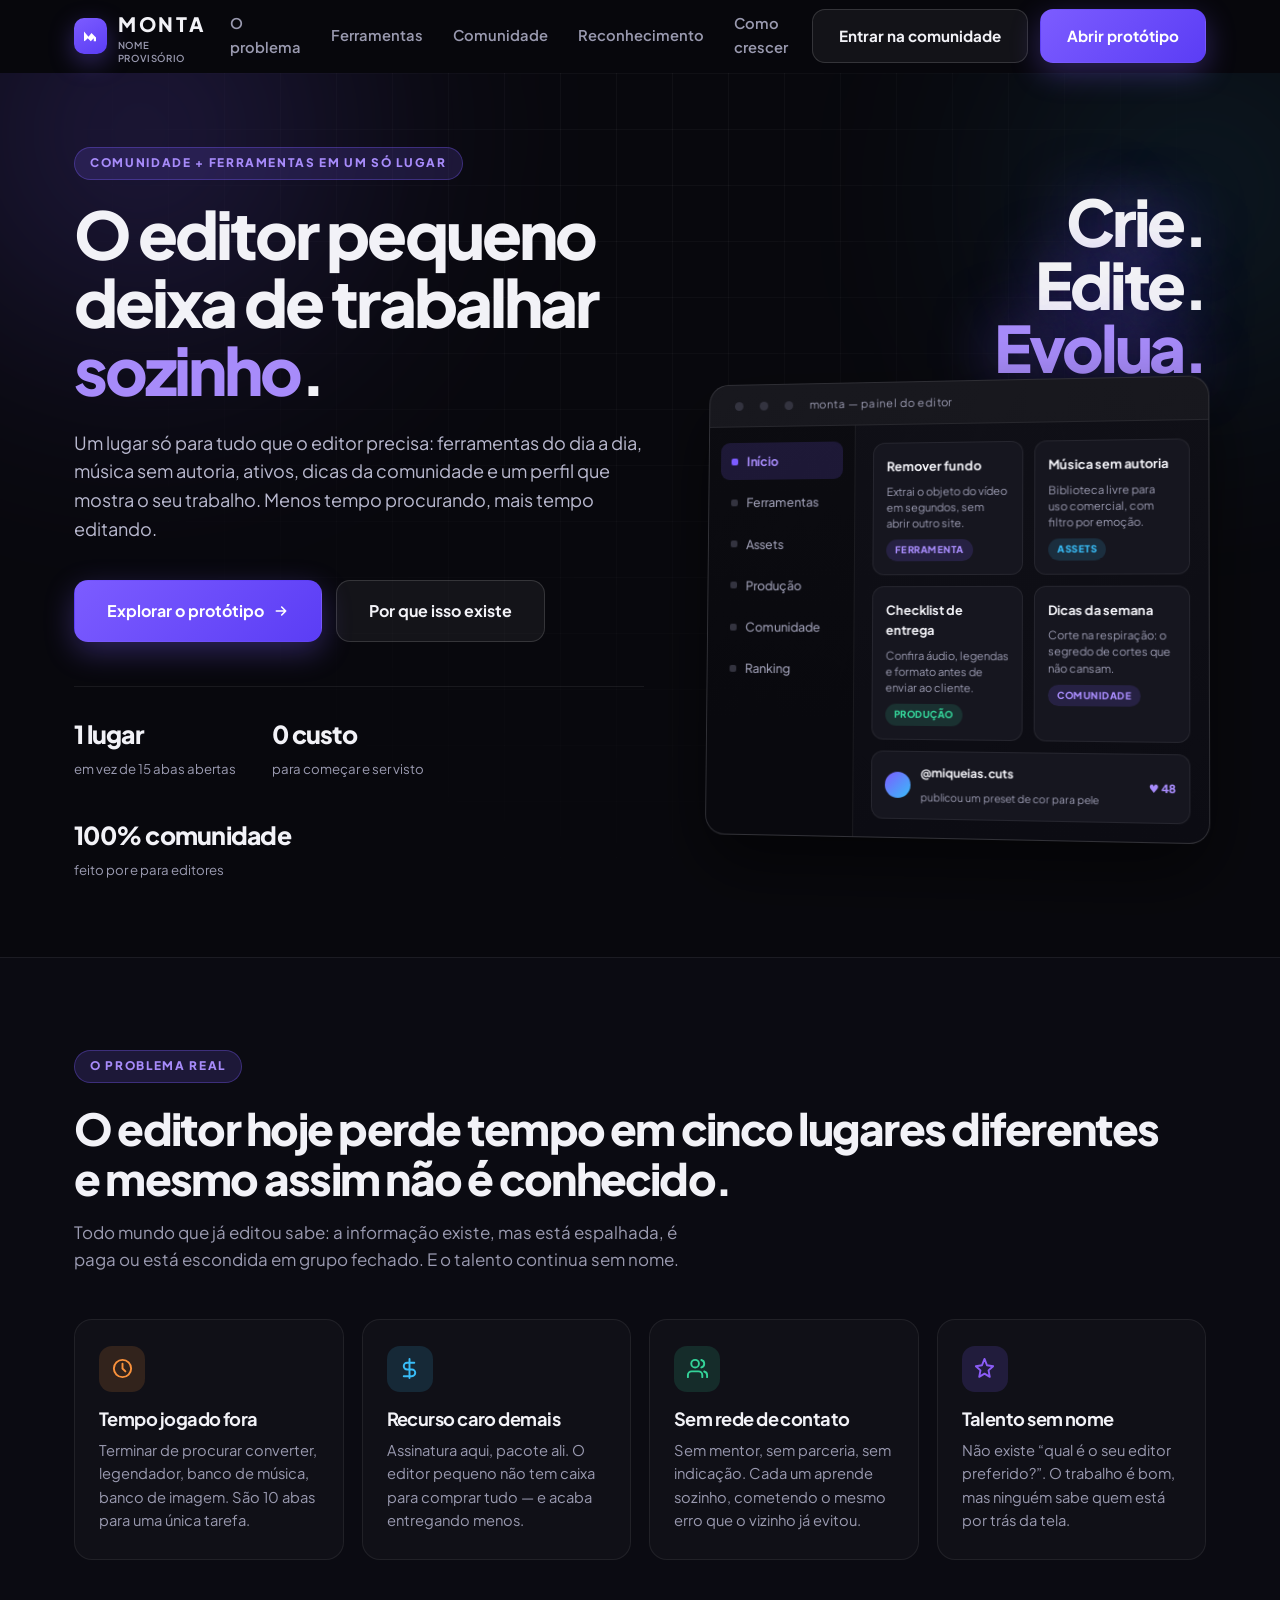
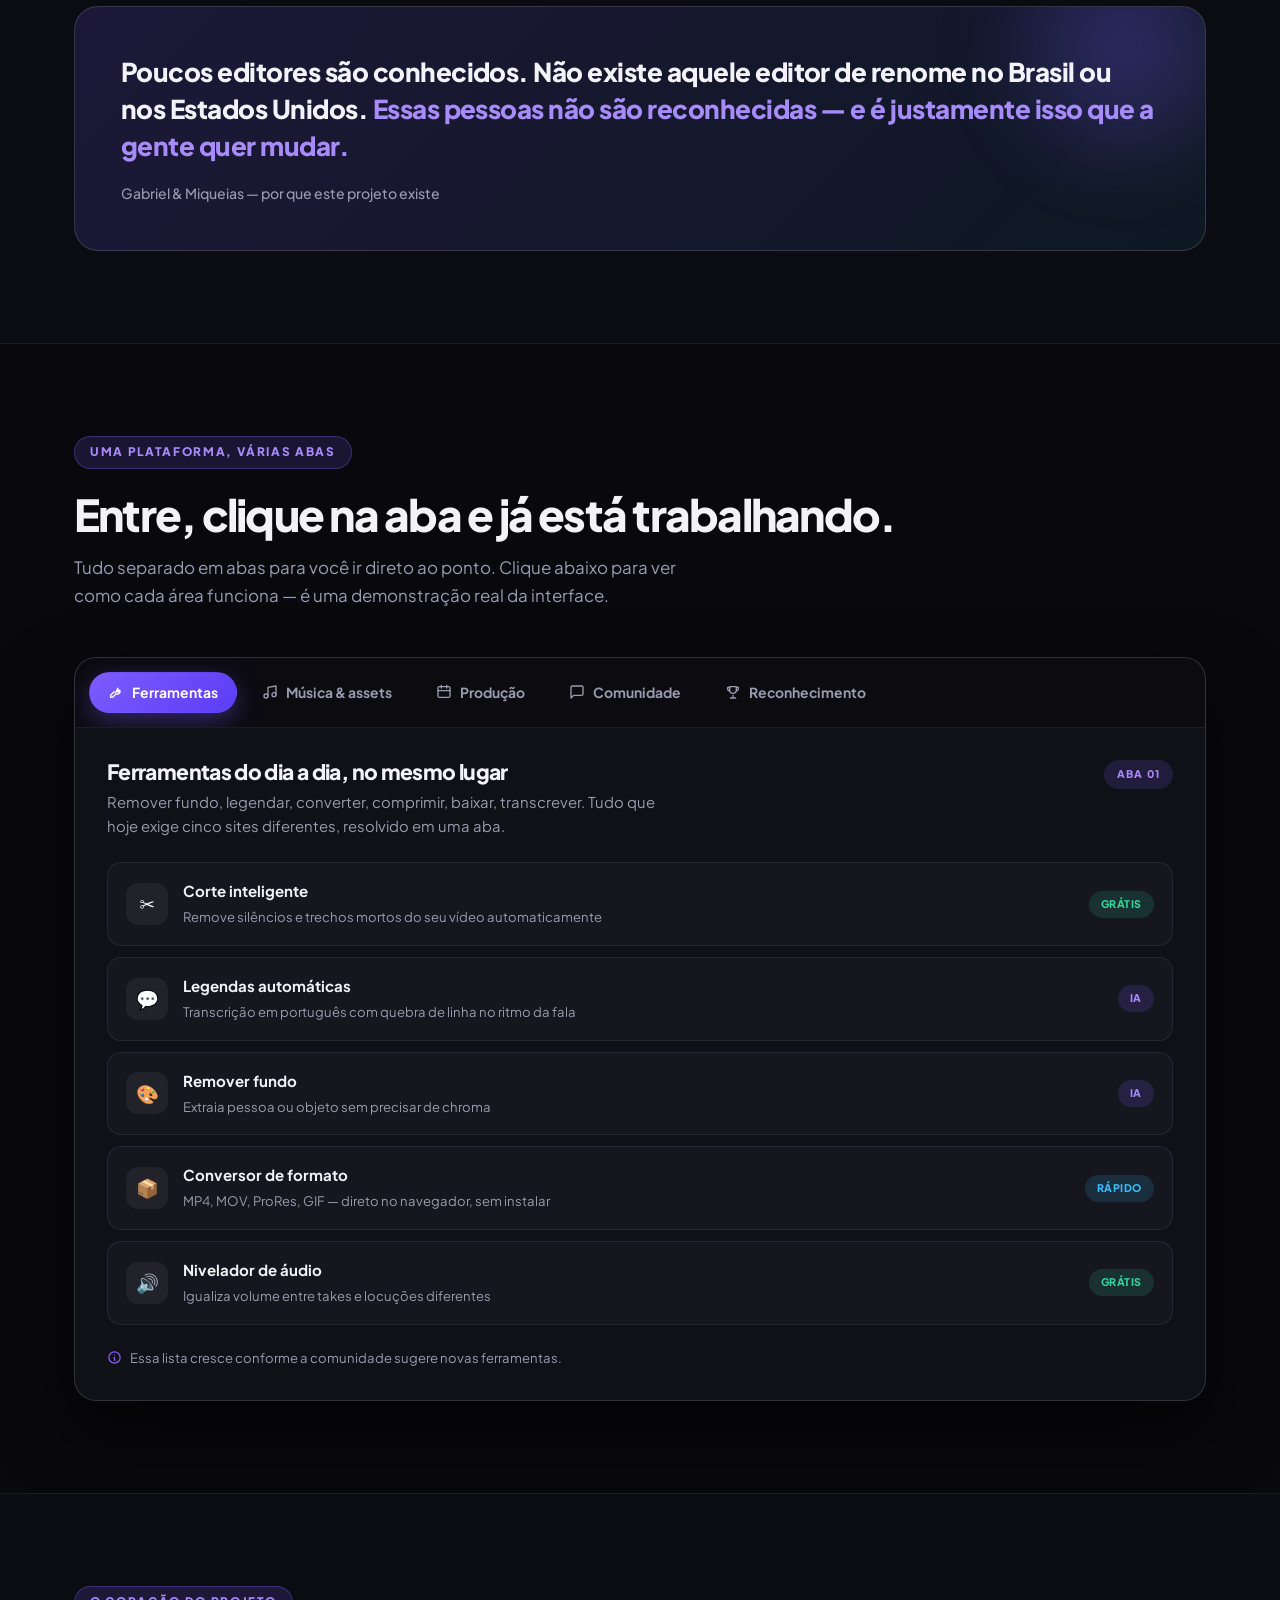
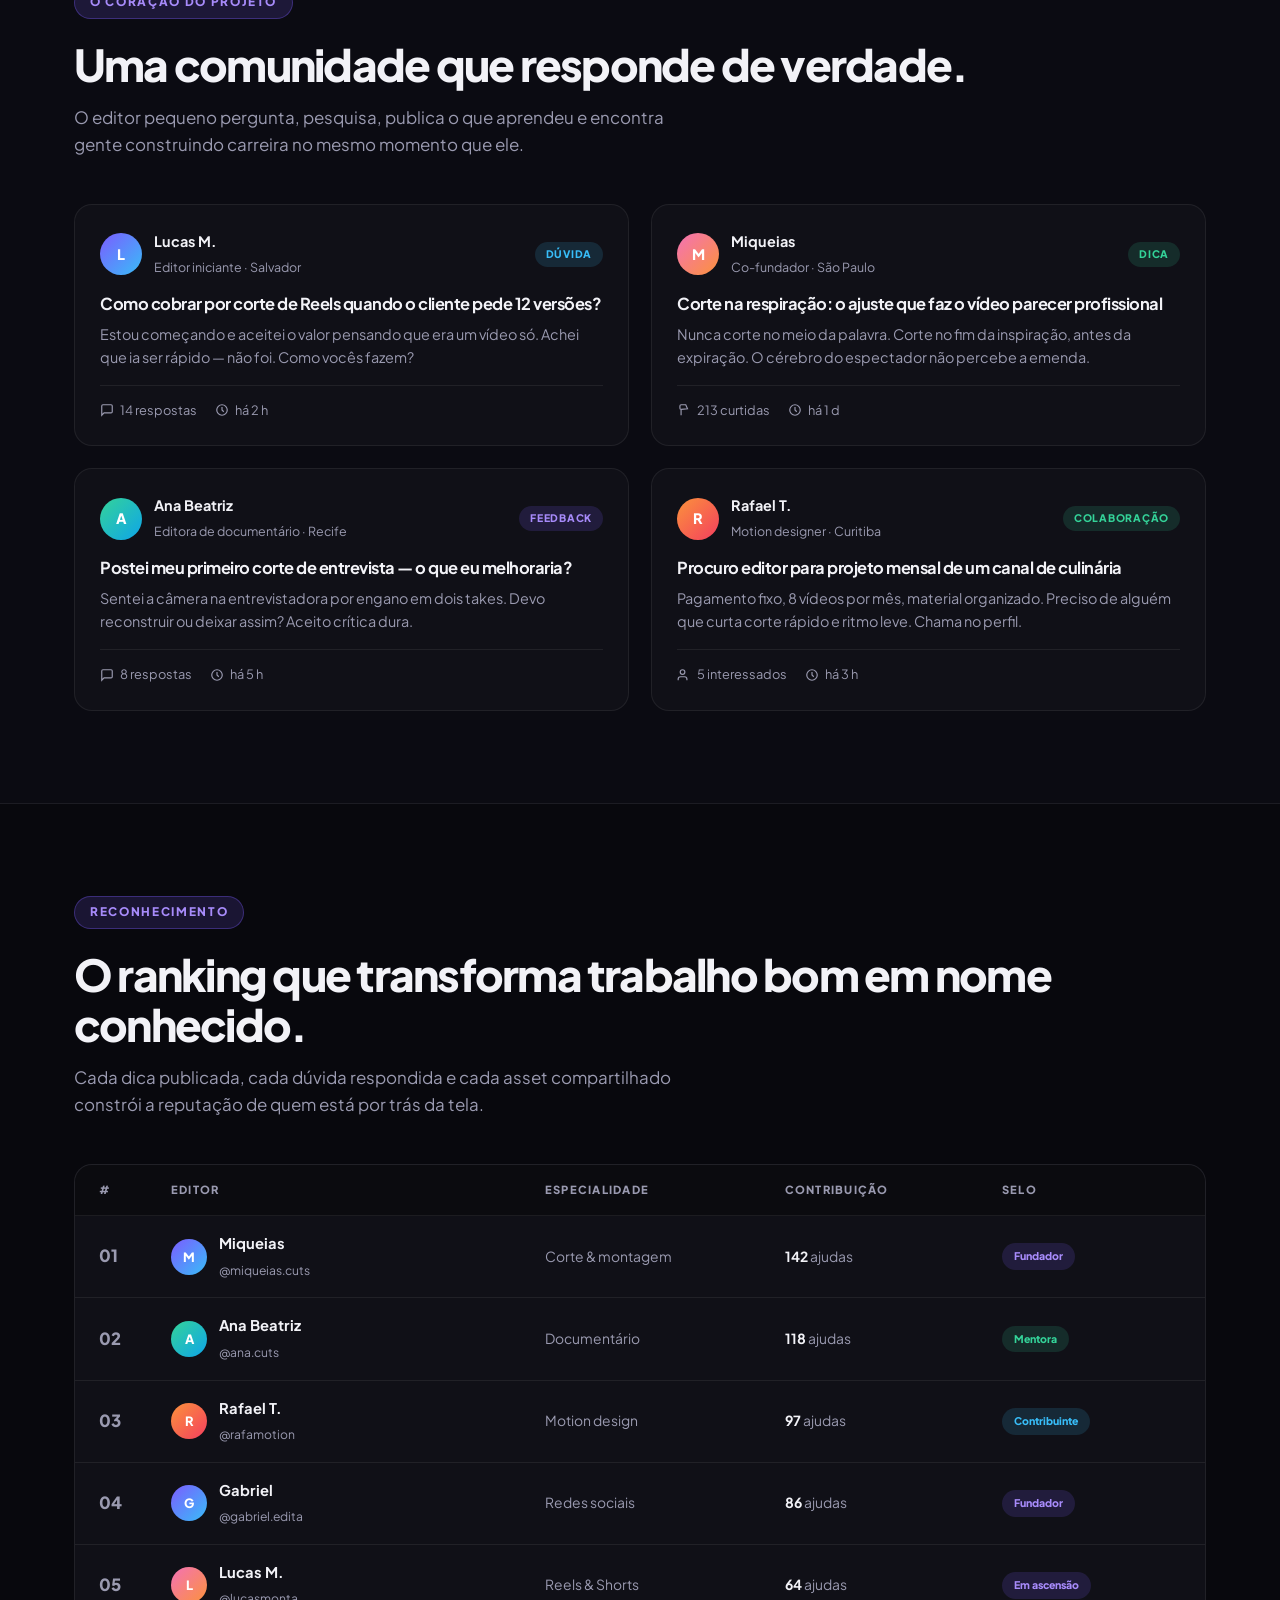
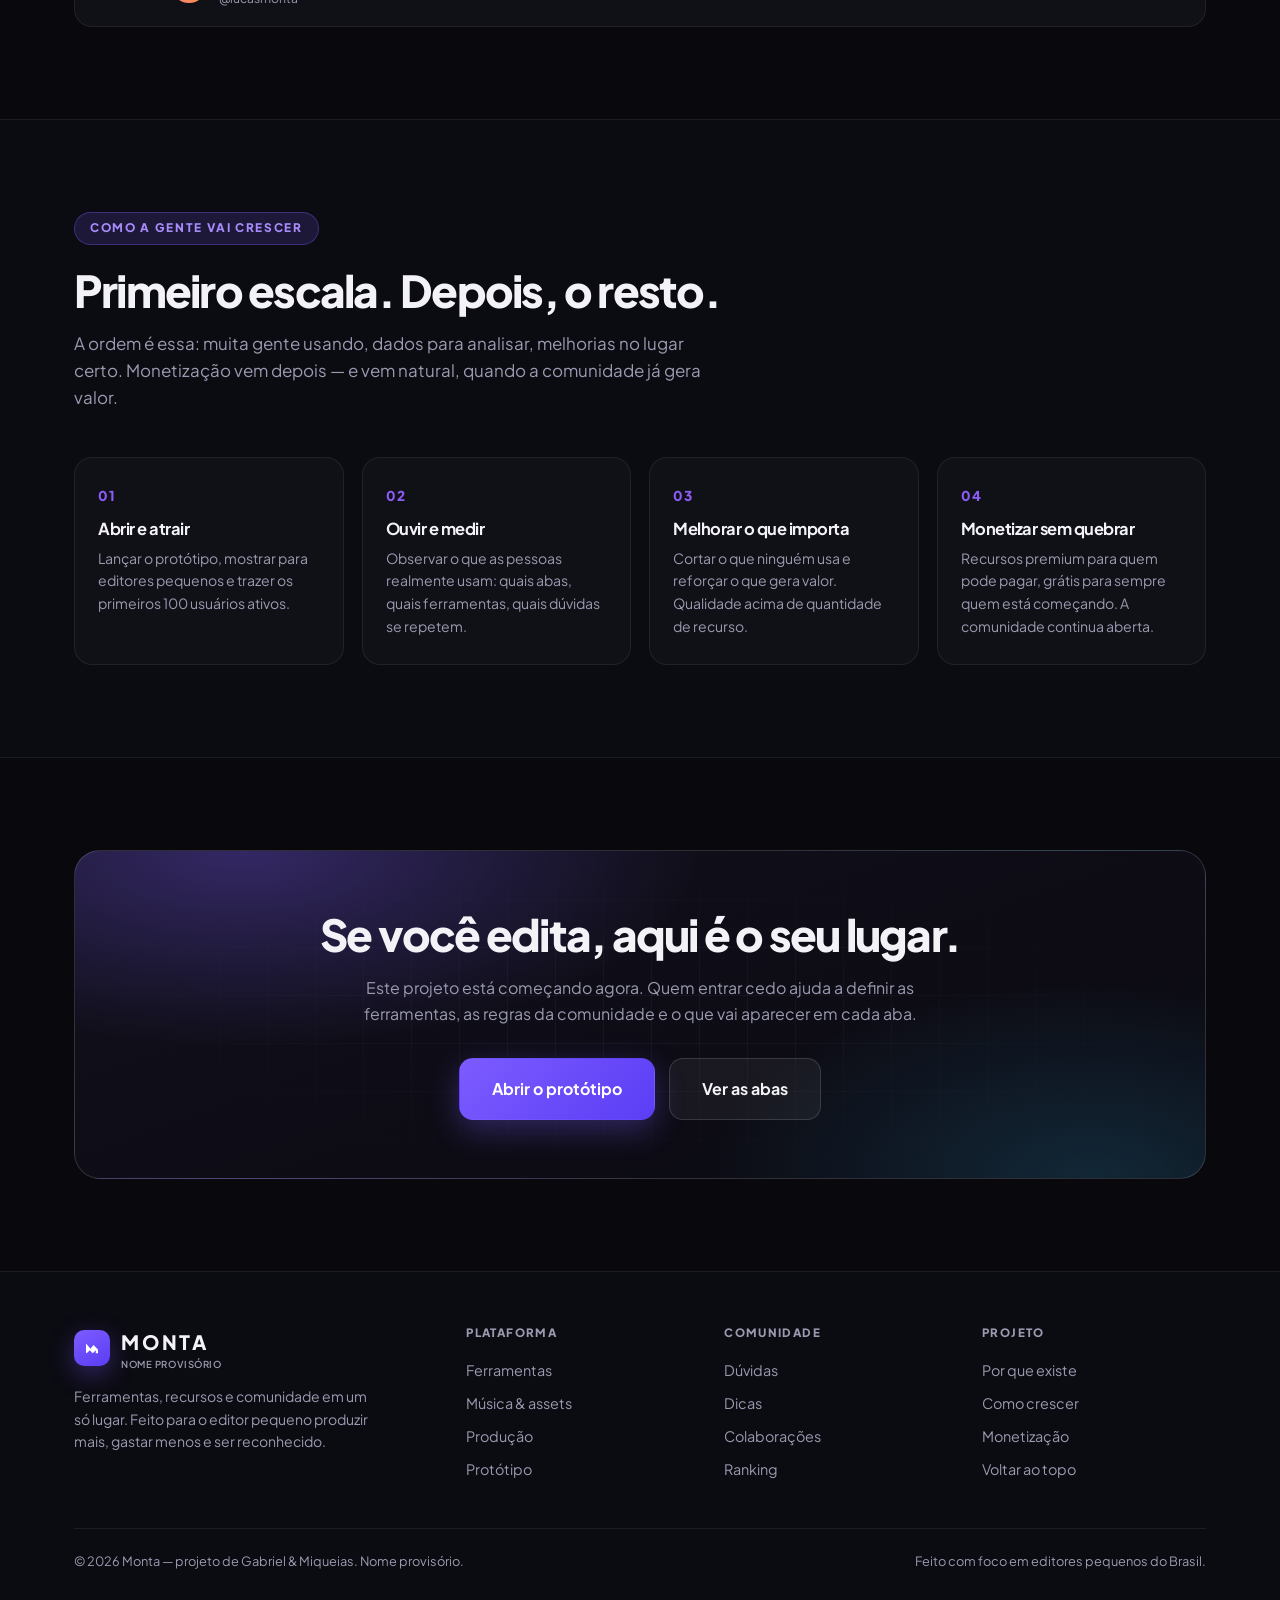
==== commit ff720854: "learn bro" ====
--- a/index.html
+++ b/index.html
@@ -123,7 +123,7 @@
             <div class="mock__row">
               <span class="mock__ava"></span>
               <div>
-                <b>@mikes.cuts</b>
+                <b>@miqueias.cuts</b>
                 <small>publicou um preset de cor para pele</small>
               </div>
               <span class="mock__like">♥ 48</span>
@@ -186,7 +186,7 @@
         ou nos Estados Unidos. <span>Essas pessoas não são reconhecidas — e é justamente
         isso que a gente quer mudar.</span>
       </p>
-      <small>Gabriel &amp; Mikes — por que este projeto existe</small>
+      <small>Gabriel &amp; Miqueias — por que este projeto existe</small>
     </div>
   </div>
 </section>
@@ -366,7 +366,7 @@
       <article class="thread reveal">
         <div class="thread__top">
           <span class="thread__ava thread__ava--2">M</span>
-          <div class="thread__who"><b>Mikes</b><small>Co-fundador · São Paulo</small></div>
+          <div class="thread__who"><b>Miqueias</b><small>Co-fundador · São Paulo</small></div>
           <span class="thread__flag thread__flag--g">dica</span>
         </div>
         <h3>Corte na respiração: o ajuste que faz o vídeo parecer profissional</h3>
@@ -425,7 +425,7 @@
 
       <div class="rank__row">
         <span class="rank__pos">01</span>
-        <div class="rank__user"><span class="thread__ava thread__ava--1">M</span><div><b>Mikes</b><small>@mikes.cuts</small></div></div>
+        <div class="rank__user"><span class="thread__ava thread__ava--1">M</span><div><b>Miqueias</b><small>@miqueias.cuts</small></div></div>
         <span class="rank__cell">Corte &amp; montagem</span>
         <span class="rank__cell"><b>142</b> ajudas</span>
         <span class="rank__badge">Fundador</span>
@@ -554,7 +554,7 @@
     </div>
 
     <div class="footer__bottom">
-      <span>© <span id="ano">2026</span> Monta — projeto de Gabriel &amp; Mikes. Nome provisório.</span>
+      <span>© <span id="ano">2026</span> Monta — projeto de Gabriel &amp; Miqueias. Nome provisório.</span>
       <span>Feito com foco em editores pequenos do Brasil.</span>
     </div>
   </div>
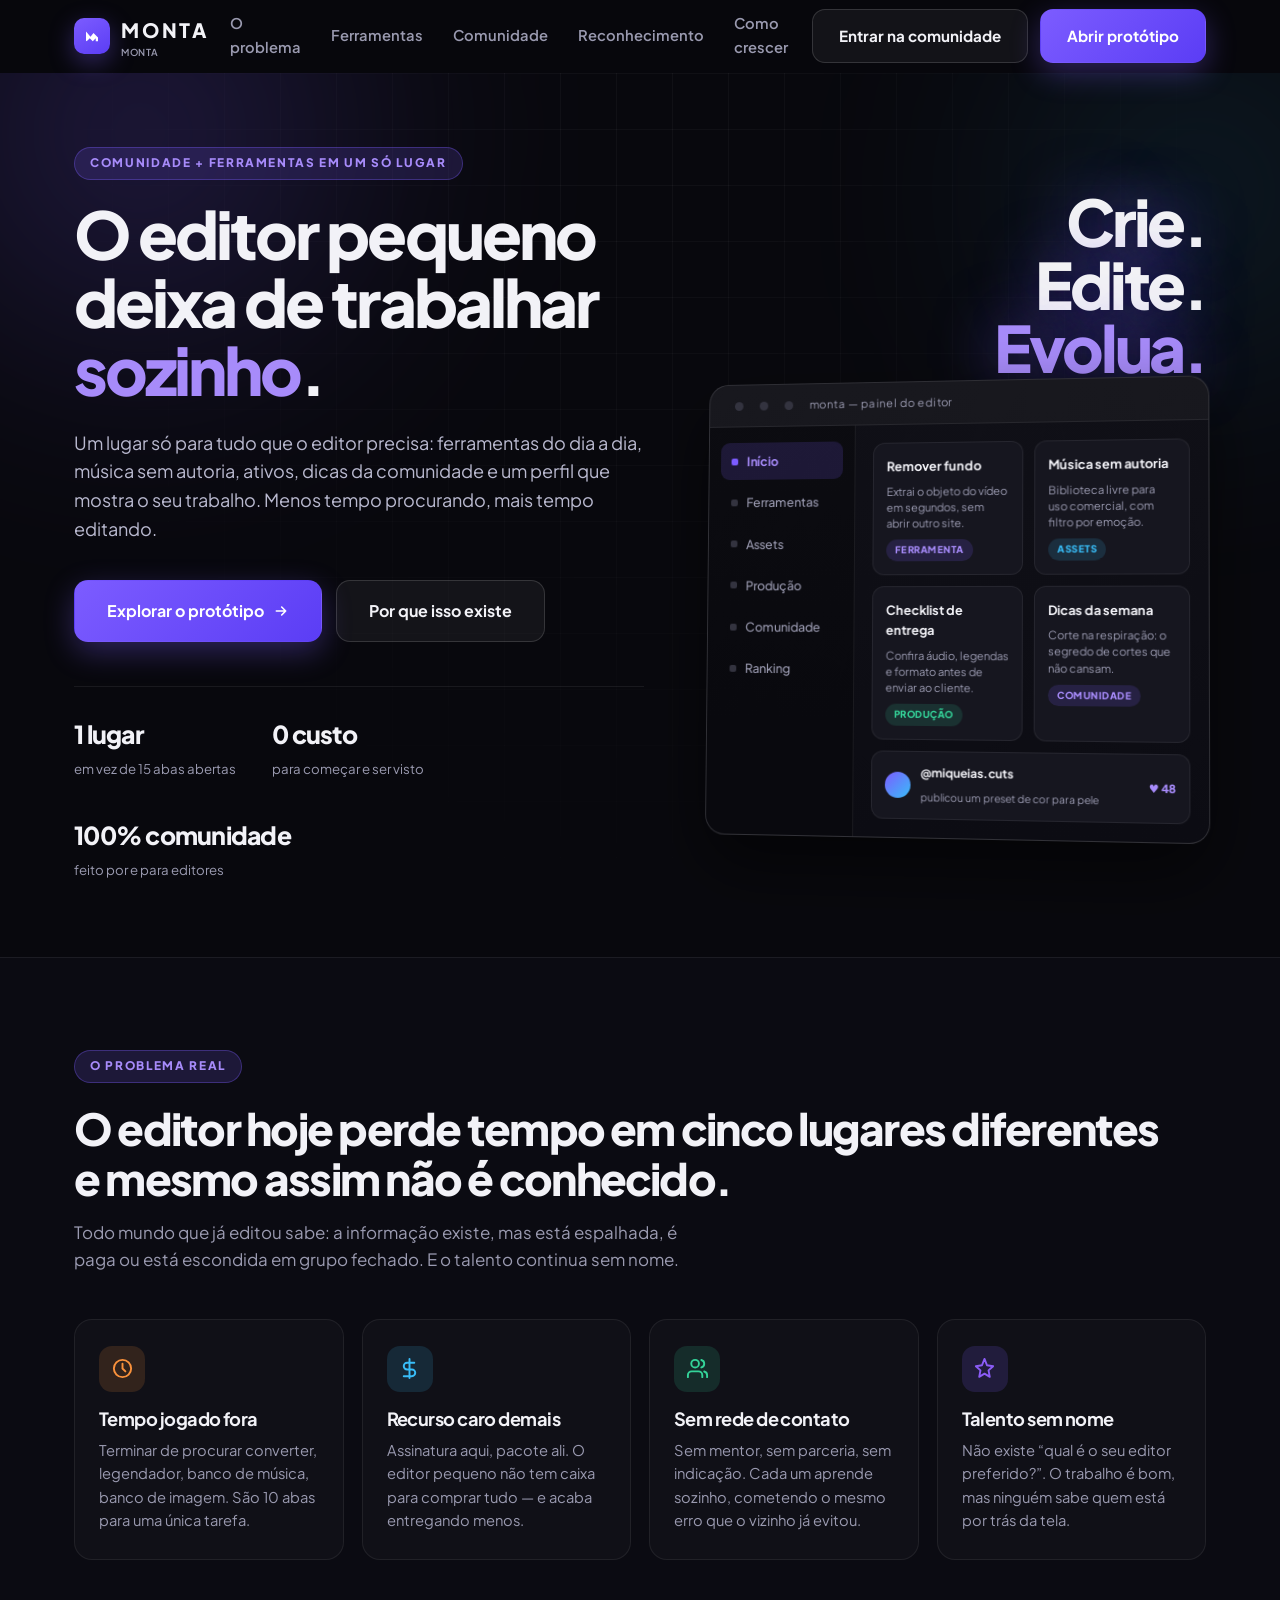
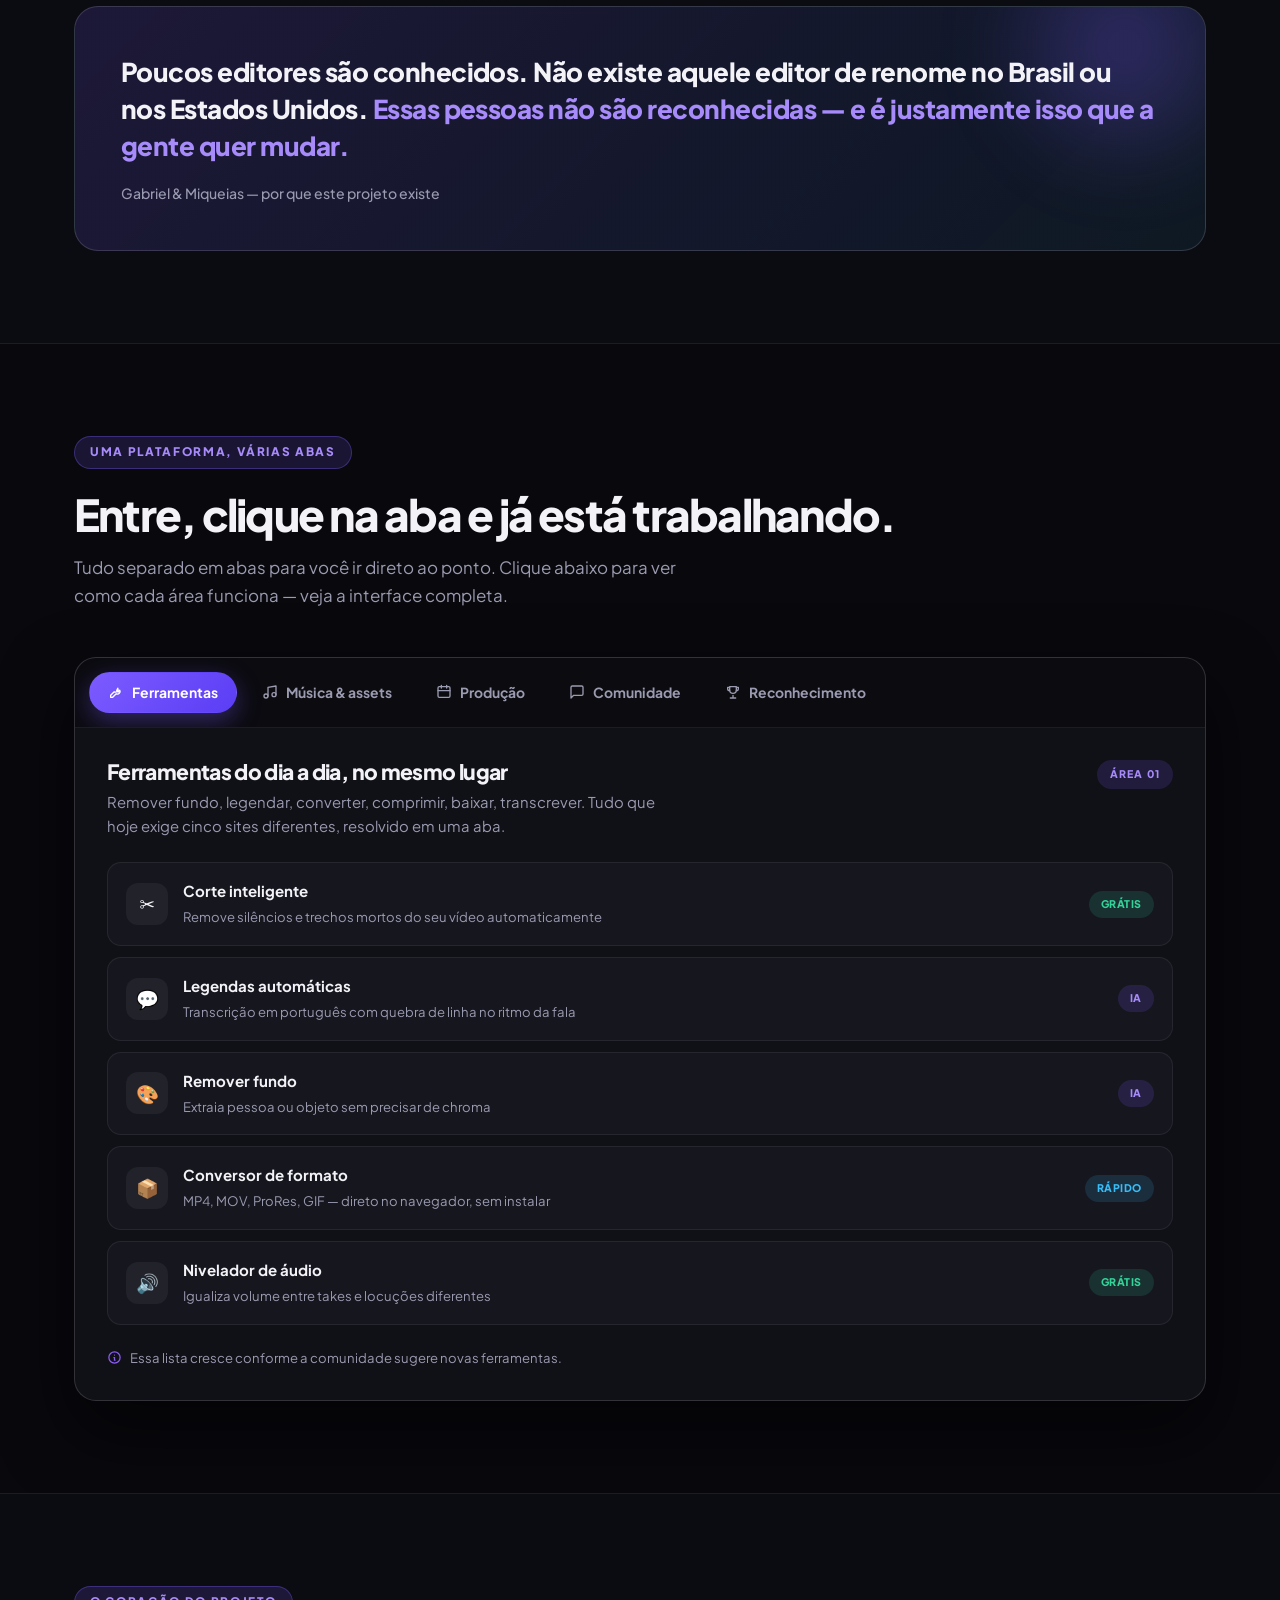
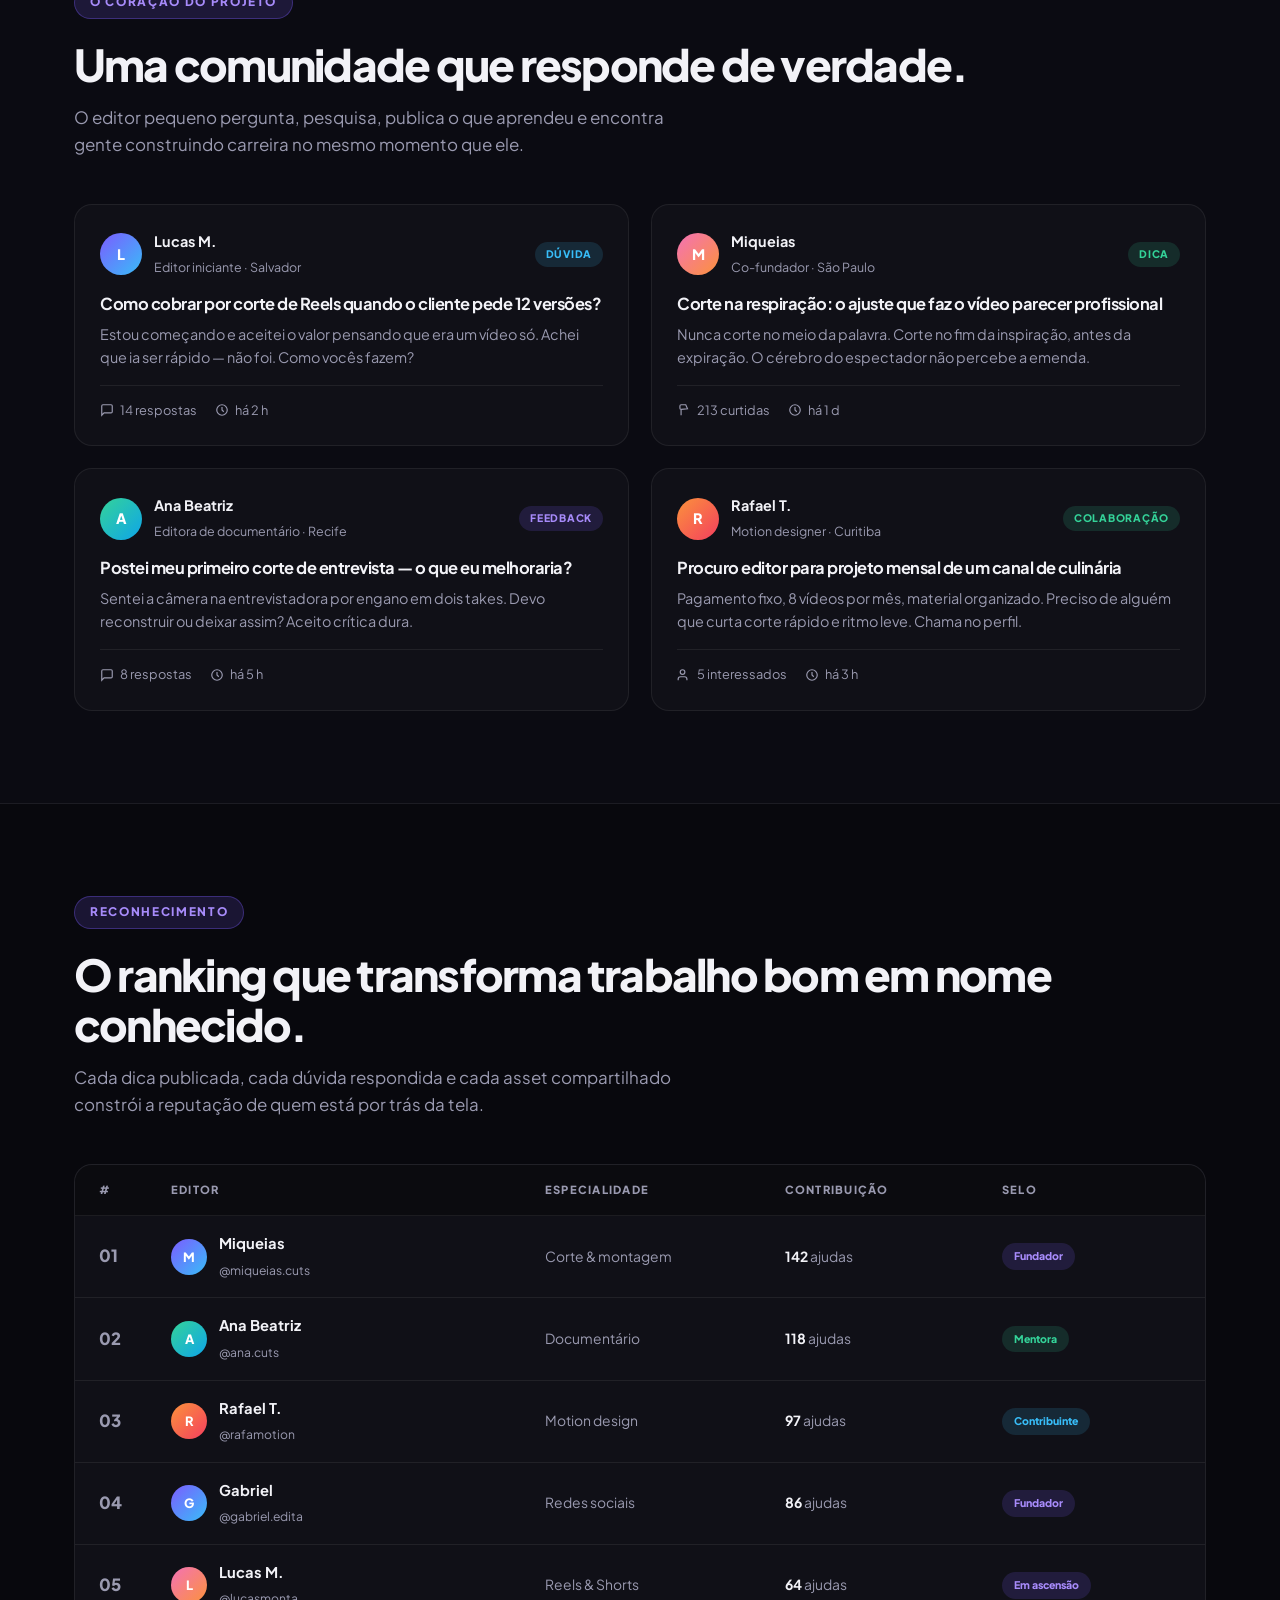
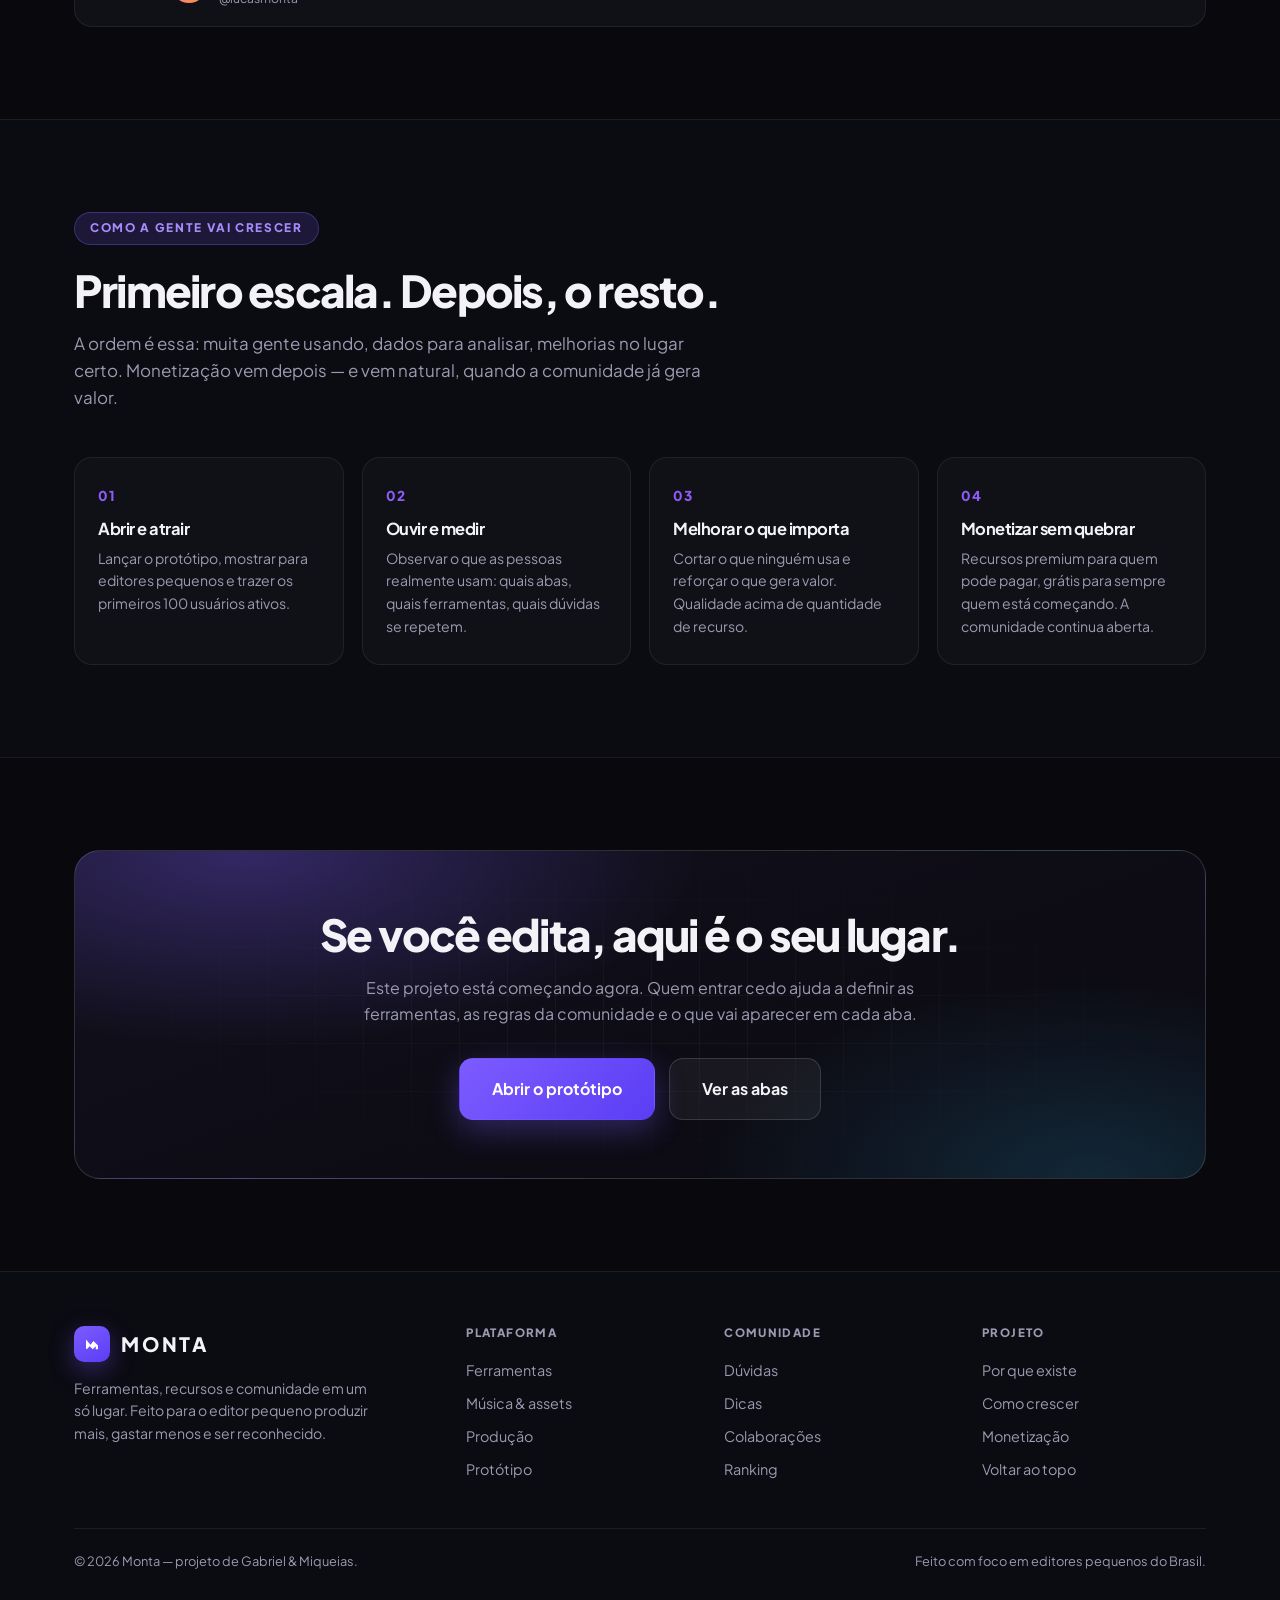
==== commit b356e1d2: "treine" ====
--- a/index.html
+++ b/index.html
@@ -24,7 +24,7 @@
         </span>
         <span>
           MONT<span>A</span>
-          <small class="brand__tag">nome provisório</small>
+          <small class="brand__tag">MONTA</small>
         </span>
       </a>
 
@@ -78,55 +78,55 @@
         </div>
       </div>
 
-      <!-- Frase + mock da interface -->
+      <!-- Frase + preview da interface -->
       <div>
         <div class="hero__script">Crie.<br>Edite.<em>Evolua.</em></div>
 
-      <div class="mock" aria-hidden="true">
-        <div class="mock__bar">
-          <span class="mock__dot"></span><span class="mock__dot"></span><span class="mock__dot"></span>
+      <div class="preview" aria-hidden="true">
+        <div class="preview__bar">
+          <span class="preview__dot"></span><span class="preview__dot"></span><span class="preview__dot"></span>
           <span>monta — painel do editor</span>
         </div>
-        <div class="mock__body">
-          <div class="mock__side">
-            <div class="mock__item is-active"><i></i> Início</div>
-            <div class="mock__item"><i></i> Ferramentas</div>
-            <div class="mock__item"><i></i> Assets</div>
-            <div class="mock__item"><i></i> Produção</div>
-            <div class="mock__item"><i></i> Comunidade</div>
-            <div class="mock__item"><i></i> Ranking</div>
-          </div>
-          <div class="mock__main">
-            <div class="mock__cards">
-              <div class="mock__card">
+        <div class="preview__body">
+          <div class="preview__side">
+            <div class="preview__item is-active"><i></i> Início</div>
+            <div class="preview__item"><i></i> Ferramentas</div>
+            <div class="preview__item"><i></i> Assets</div>
+            <div class="preview__item"><i></i> Produção</div>
+            <div class="preview__item"><i></i> Comunidade</div>
+            <div class="preview__item"><i></i> Ranking</div>
+          </div>
+          <div class="preview__main">
+            <div class="preview__cards">
+              <div class="preview__card">
                 <b>Remover fundo</b>
                 <p>Extrai o objeto do vídeo em segundos, sem abrir outro site.</p>
-                <span class="mock__pill">ferramenta</span>
+                <span class="preview__pill">ferramenta</span>
               </div>
-              <div class="mock__card">
+              <div class="preview__card">
                 <b>Música sem autoria</b>
                 <p>Biblioteca livre para uso comercial, com filtro por emoção.</p>
-                <span class="mock__pill mock__pill--v">assets</span>
+                <span class="preview__pill preview__pill--v">assets</span>
               </div>
-              <div class="mock__card">
+              <div class="preview__card">
                 <b>Checklist de entrega</b>
                 <p>Confira áudio, legendas e formato antes de enviar ao cliente.</p>
-                <span class="mock__pill mock__pill--g">produção</span>
+                <span class="preview__pill preview__pill--g">produção</span>
               </div>
-              <div class="mock__card">
+              <div class="preview__card">
                 <b>Dicas da semana</b>
                 <p>Corte na respiração: o segredo de cortes que não cansam.</p>
-                <span class="mock__pill">comunidade</span>
+                <span class="preview__pill">comunidade</span>
               </div>
             </div>
 
-            <div class="mock__row">
-              <span class="mock__ava"></span>
+            <div class="preview__row">
+              <span class="preview__ava"></span>
               <div>
                 <b>@miqueias.cuts</b>
                 <small>publicou um preset de cor para pele</small>
               </div>
-              <span class="mock__like">♥ 48</span>
+              <span class="preview__like">♥ 48</span>
             </div>
           </div>
         </div>
@@ -198,138 +198,138 @@
     <h2>Entre, clique na aba e já está trabalhando.</h2>
     <p class="section-lead">
       Tudo separado em abas para você ir direto ao ponto. Clique abaixo para
-      ver como cada área funciona — é uma demonstração real da interface.
+      ver como cada área funciona — veja a interface completa.
     </p>
 
-    <div class="demo" id="demo">
-      <div class="demo__tabs" role="tablist">
-        <button class="demo__tab is-active" data-panel="p-ferramentas" role="tab" aria-selected="true">
+    <div class="showcase" id="showcase">
+      <div class="showcase__tabs" role="tablist">
+        <button class="showcase__tab is-active" data-panel="p-ferramentas" role="tab" aria-selected="true">
           <svg viewBox="0 0 24 24" fill="none" stroke="currentColor" stroke-width="2" stroke-linecap="round" stroke-linejoin="round"><path d="M14.7 6.3a4 4 0 0 1-5.4 5.4L4 17v3h3l5.3-5.3a4 4 0 0 0 5.4-5.4l-2.6 2.6-2.1-2.1z"/></svg>
           Ferramentas
         </button>
-        <button class="demo__tab" data-panel="p-assets" role="tab" aria-selected="false">
+        <button class="showcase__tab" data-panel="p-assets" role="tab" aria-selected="false">
           <svg viewBox="0 0 24 24" fill="none" stroke="currentColor" stroke-width="2" stroke-linecap="round" stroke-linejoin="round"><path d="M9 18V5l12-2v13"/><circle cx="6" cy="18" r="3"/><circle cx="18" cy="16" r="3"/></svg>
           Música &amp; assets
         </button>
-        <button class="demo__tab" data-panel="p-producao" role="tab" aria-selected="false">
+        <button class="showcase__tab" data-panel="p-producao" role="tab" aria-selected="false">
           <svg viewBox="0 0 24 24" fill="none" stroke="currentColor" stroke-width="2" stroke-linecap="round" stroke-linejoin="round"><rect x="3" y="4" width="18" height="16" rx="2"/><path d="M8 2v4M16 2v4M3 10h18"/></svg>
           Produção
         </button>
-        <button class="demo__tab" data-panel="p-comunidade" role="tab" aria-selected="false">
+        <button class="showcase__tab" data-panel="p-comunidade" role="tab" aria-selected="false">
           <svg viewBox="0 0 24 24" fill="none" stroke="currentColor" stroke-width="2" stroke-linecap="round" stroke-linejoin="round"><path d="M21 15a2 2 0 0 1-2 2H7l-4 4V5a2 2 0 0 1 2-2h14a2 2 0 0 1 2 2z"/></svg>
           Comunidade
         </button>
-        <button class="demo__tab" data-panel="p-ranking" role="tab" aria-selected="false">
+        <button class="showcase__tab" data-panel="p-ranking" role="tab" aria-selected="false">
           <svg viewBox="0 0 24 24" fill="none" stroke="currentColor" stroke-width="2" stroke-linecap="round" stroke-linejoin="round"><path d="M8 21h8M12 17v4"/><path d="M7 4h10v5a5 5 0 0 1-10 0z"/><path d="M17 5h3v2a3 3 0 0 1-3 3M7 5H4v2a3 3 0 0 0 3 3"/></svg>
           Reconhecimento
         </button>
       </div>
 
       <!-- Ferramentas -->
-      <div class="demo__panel" id="p-ferramentas" role="tabpanel">
-        <div class="demo__panel-head">
+      <div class="showcase__panel" id="p-ferramentas" role="tabpanel">
+        <div class="showcase__panel-head">
           <div>
             <h3>Ferramentas do dia a dia, no mesmo lugar</h3>
             <p>Remover fundo, legendar, converter, comprimir, baixar, transcrever. Tudo que hoje exige cinco sites diferentes, resolvido em uma aba.</p>
           </div>
-          <span class="demo__badge">Aba 01</span>
-        </div>
-        <div class="demo__list">
-          <div class="demo__item"><span class="demo__item-ico">✂️</span><div><b>Corte inteligente</b><small>Remove silêncios e trechos mortos do seu vídeo automaticamente</small></div><span class="tag">grátis</span></div>
-          <div class="demo__item"><span class="demo__item-ico">💬</span><div><b>Legendas automáticas</b><small>Transcrição em português com quebra de linha no ritmo da fala</small></div><span class="tag tag--v">IA</span></div>
-          <div class="demo__item"><span class="demo__item-ico">🎨</span><div><b>Remover fundo</b><small>Extraia pessoa ou objeto sem precisar de chroma</small></div><span class="tag tag--v">IA</span></div>
-          <div class="demo__item"><span class="demo__item-ico">📦</span><div><b>Conversor de formato</b><small>MP4, MOV, ProRes, GIF — direto no navegador, sem instalar</small></div><span class="tag tag--c">rápido</span></div>
-          <div class="demo__item"><span class="demo__item-ico">🔊</span><div><b>Nivelador de áudio</b><small>Igualiza volume entre takes e locuções diferentes</small></div><span class="tag">grátis</span></div>
-        </div>
-        <p class="demo__note">
+          <span class="showcase__badge">Área 01</span>
+        </div>
+        <div class="showcase__list">
+          <div class="showcase__item"><span class="showcase__item-ico">✂️</span><div><b>Corte inteligente</b><small>Remove silêncios e trechos mortos do seu vídeo automaticamente</small></div><span class="tag">grátis</span></div>
+          <div class="showcase__item"><span class="showcase__item-ico">💬</span><div><b>Legendas automáticas</b><small>Transcrição em português com quebra de linha no ritmo da fala</small></div><span class="tag tag--v">IA</span></div>
+          <div class="showcase__item"><span class="showcase__item-ico">🎨</span><div><b>Remover fundo</b><small>Extraia pessoa ou objeto sem precisar de chroma</small></div><span class="tag tag--v">IA</span></div>
+          <div class="showcase__item"><span class="showcase__item-ico">📦</span><div><b>Conversor de formato</b><small>MP4, MOV, ProRes, GIF — direto no navegador, sem instalar</small></div><span class="tag tag--c">rápido</span></div>
+          <div class="showcase__item"><span class="showcase__item-ico">🔊</span><div><b>Nivelador de áudio</b><small>Igualiza volume entre takes e locuções diferentes</small></div><span class="tag">grátis</span></div>
+        </div>
+        <p class="showcase__note">
           <svg viewBox="0 0 24 24" fill="none" stroke="currentColor" stroke-width="2" stroke-linecap="round"><circle cx="12" cy="12" r="9"/><path d="M12 8h.01M11 12h1v4h1"/></svg>
           Essa lista cresce conforme a comunidade sugere novas ferramentas.
         </p>
       </div>
 
       <!-- Assets -->
-      <div class="demo__panel" id="p-assets" role="tabpanel" hidden>
-        <div class="demo__panel-head">
+      <div class="showcase__panel" id="p-assets" role="tabpanel" hidden>
+        <div class="showcase__panel-head">
           <div>
             <h3>Música sem autoria, loops, efeitos e ativos</h3>
             <p>Biblioteca organizada por emoção, duração e uso permitido. Nada de descobrir na hora da entrega que a faixa tem restrição de licença.</p>
           </div>
-          <span class="demo__badge">Aba 02</span>
-        </div>
-        <div class="demo__list">
-          <div class="demo__item"><span class="demo__item-ico">🎧</span><div><b>Música sem autoria</b><small>Trilhas livres para uso comercial, com licença descrita em cada faixa</small></div><span class="tag">uso livre</span></div>
-          <div class="demo__item"><span class="demo__item-ico">🥁</span><div><b>Loops &amp; SFX</b><small>Loops de bateria, transições, whooshes, risadas e impactos</small></div><span class="tag tag--c">royalty free</span></div>
-          <div class="demo__item"><span class="demo__item-ico">🎬</span><div><b>Clipes e B-roll</b><small>Cenas de fundo para cortar a monotonia do vídeo inteiro</small></div><span class="tag tag--v">acervo</span></div>
-          <div class="demo__item"><span class="demo__item-ico">🧩</span><div><b>Templates e presets</b><small>Projetos, LUTs e presets compartilhados pela própria comunidade</small></div><span class="tag tag--g">comunidade</span></div>
-          <div class="demo__item"><span class="demo__item-ico">🔤</span><div><b>Fontes liberadas</b><small>Typefaces com licença para uso em projeto comercial</small></div><span class="tag">grátis</span></div>
-        </div>
-        <p class="demo__note">
+          <span class="showcase__badge">Área 02</span>
+        </div>
+        <div class="showcase__list">
+          <div class="showcase__item"><span class="showcase__item-ico">🎧</span><div><b>Música sem autoria</b><small>Trilhas livres para uso comercial, com licença descrita em cada faixa</small></div><span class="tag">uso livre</span></div>
+          <div class="showcase__item"><span class="showcase__item-ico">🥁</span><div><b>Loops &amp; SFX</b><small>Loops de bateria, transições, whooshes, risadas e impactos</small></div><span class="tag tag--c">royalty free</span></div>
+          <div class="showcase__item"><span class="showcase__item-ico">🎬</span><div><b>Clipes e B-roll</b><small>Cenas de fundo para cortar a monotonia do vídeo inteiro</small></div><span class="tag tag--v">acervo</span></div>
+          <div class="showcase__item"><span class="showcase__item-ico">🧩</span><div><b>Templates e presets</b><small>Projetos, LUTs e presets compartilhados pela própria comunidade</small></div><span class="tag tag--g">comunidade</span></div>
+          <div class="showcase__item"><span class="showcase__item-ico">🔤</span><div><b>Fontes liberadas</b><small>Typefaces com licença para uso em projeto comercial</small></div><span class="tag">grátis</span></div>
+        </div>
+        <p class="showcase__note">
           <svg viewBox="0 0 24 24" fill="none" stroke="currentColor" stroke-width="2" stroke-linecap="round"><circle cx="12" cy="12" r="9"/><path d="M12 8h.01M11 12h1v4h1"/></svg>
           Cada item mostra claramente o que você pode e não pode fazer com ele.
         </p>
       </div>
 
       <!-- Produção -->
-      <div class="demo__panel" id="p-producao" role="tabpanel" hidden>
-        <div class="demo__panel-head">
+      <div class="showcase__panel" id="p-producao" role="tabpanel" hidden>
+        <div class="showcase__panel-head">
           <div>
             <h3>Produção: o fluxo do editor, do briefing à entrega</h3>
             <p>Projetos, prazos, checklist de qualidade e orçamento. Para o editor pequeno trabalhar como uma produtora — mesmo sendo um só.</p>
           </div>
-          <span class="demo__badge">Aba 03</span>
-        </div>
-        <div class="demo__list">
-          <div class="demo__item"><span class="demo__item-ico">📋</span><div><b>Briefing em etapas</b><small>Referências, tom, duração e formatos de saída organizados</small></div><span class="tag">projeto</span></div>
-          <div class="demo__item"><span class="demo__item-ico">✅</span><div><b>Checklist de entrega</b><small>Áudio, legendas, cor, proporção, marca d'água e arquivo final</small></div><span class="tag tag--g">qualidade</span></div>
-          <div class="demo__item"><span class="demo__item-ico">📅</span><div><b>Prazos e revisões</b><small>Quantas rodadas de ajuste estão incluídas no combinado</small></div><span class="tag tag--c">controle</span></div>
-          <div class="demo__item"><span class="demo__item-ico">💰</span><div><b>Tabela de valores</b><small>Referência de preço por minuto finalizado para não cobrar barato demais</small></div><span class="tag tag--v">comunidade</span></div>
-          <div class="demo__item"><span class="demo__item-ico">🗂️</span><div><b>Arquivo do cliente</b><small>Histórico de entregas, versões e observações em um só perfil</small></div><span class="tag">organização</span></div>
-        </div>
-        <p class="demo__note">
+          <span class="showcase__badge">Área 03</span>
+        </div>
+        <div class="showcase__list">
+          <div class="showcase__item"><span class="showcase__item-ico">📋</span><div><b>Briefing em etapas</b><small>Referências, tom, duração e formatos de saída organizados</small></div><span class="tag">projeto</span></div>
+          <div class="showcase__item"><span class="showcase__item-ico">✅</span><div><b>Checklist de entrega</b><small>Áudio, legendas, cor, proporção, marca d'água e arquivo final</small></div><span class="tag tag--g">qualidade</span></div>
+          <div class="showcase__item"><span class="showcase__item-ico">📅</span><div><b>Prazos e revisões</b><small>Quantas rodadas de ajuste estão incluídas no combinado</small></div><span class="tag tag--c">controle</span></div>
+          <div class="showcase__item"><span class="showcase__item-ico">💰</span><div><b>Tabela de valores</b><small>Referência de preço por minuto finalizado para não cobrar barato demais</small></div><span class="tag tag--v">comunidade</span></div>
+          <div class="showcase__item"><span class="showcase__item-ico">🗂️</span><div><b>Arquivo do cliente</b><small>Histórico de entregas, versões e observações em um só perfil</small></div><span class="tag">organização</span></div>
+        </div>
+        <p class="showcase__note">
           <svg viewBox="0 0 24 24" fill="none" stroke="currentColor" stroke-width="2" stroke-linecap="round"><circle cx="12" cy="12" r="9"/><path d="M12 8h.01M11 12h1v4h1"/></svg>
           Feito para quem edita sozinho e precisa de método sem burocracia.
         </p>
       </div>
 
       <!-- Comunidade -->
-      <div class="demo__panel" id="p-comunidade" role="tabpanel" hidden>
-        <div class="demo__panel-head">
+      <div class="showcase__panel" id="p-comunidade" role="tabpanel" hidden>
+        <div class="showcase__panel-head">
           <div>
             <h3>Comunidade: pergunte, publique e aprenda com quem está na mesma</h3>
             <p>Dúvidas, dicas, feedback de corte e contato direto com outros editores. O conhecimento deixa de ficar preso em grupo fechado.</p>
           </div>
-          <span class="demo__badge">Aba 04</span>
-        </div>
-        <div class="demo__list">
-          <div class="demo__item"><span class="demo__item-ico">❓</span><div><b>Pergunte qualquer coisa</b><small>“Como cobrar por Reels?” · “Qual formato entrega no TikTok?”</small></div><span class="tag">dúvida</span></div>
-          <div class="demo__item"><span class="demo__item-ico">💡</span><div><b>Publique suas dicas</b><small>Atalhos, configurações e erros que você já cometeu e evita</small></div><span class="tag tag--g">dica</span></div>
-          <div class="demo__item"><span class="demo__item-ico">👁️</span><div><b>Peça feedback no corte</b><small>Mostre um trecho e receba opinião honesta de quem edita</small></div><span class="tag tag--v">review</span></div>
-          <div class="demo__item"><span class="demo__item-ico">🤝</span><div><b>Encontre parceiros</b><small>Roqueiro, motion, colorista, thumbnail — monte sua equipe</small></div><span class="tag tag--c">network</span></div>
-          <div class="demo__item"><span class="demo__item-ico">🔎</span><div><b>Pesquise antes de perguntar</b><small>Todo o acervo de dúvidas já respondidas fica pesquisável</small></div><span class="tag">base de conhecimento</span></div>
-        </div>
-        <p class="demo__note">
+          <span class="showcase__badge">Área 04</span>
+        </div>
+        <div class="showcase__list">
+          <div class="showcase__item"><span class="showcase__item-ico">❓</span><div><b>Pergunte qualquer coisa</b><small>“Como cobrar por Reels?” · “Qual formato entrega no TikTok?”</small></div><span class="tag">dúvida</span></div>
+          <div class="showcase__item"><span class="showcase__item-ico">💡</span><div><b>Publique suas dicas</b><small>Atalhos, configurações e erros que você já cometeu e evita</small></div><span class="tag tag--g">dica</span></div>
+          <div class="showcase__item"><span class="showcase__item-ico">👁️</span><div><b>Peça feedback no corte</b><small>Mostre um trecho e receba opinião honesta de quem edita</small></div><span class="tag tag--v">review</span></div>
+          <div class="showcase__item"><span class="showcase__item-ico">🤝</span><div><b>Encontre parceiros</b><small>Roqueiro, motion, colorista, thumbnail — monte sua equipe</small></div><span class="tag tag--c">network</span></div>
+          <div class="showcase__item"><span class="showcase__item-ico">🔎</span><div><b>Pesquise antes de perguntar</b><small>Todo o acervo de dúvidas já respondidas fica pesquisável</small></div><span class="tag">base de conhecimento</span></div>
+        </div>
+        <p class="showcase__note">
           <svg viewBox="0 0 24 24" fill="none" stroke="currentColor" stroke-width="2" stroke-linecap="round"><circle cx="12" cy="12" r="9"/><path d="M12 8h.01M11 12h1v4h1"/></svg>
           Aqui não tem pergunta boba. Todo mundo começou do zero.
         </p>
       </div>
 
       <!-- Ranking -->
-      <div class="demo__panel" id="p-ranking" role="tabpanel" hidden>
-        <div class="demo__panel-head">
+      <div class="showcase__panel" id="p-ranking" role="tabpanel" hidden>
+        <div class="showcase__panel-head">
           <div>
             <h3>Reconhecimento: o nome atrás da tela</h3>
             <p>Perfil público, portfólio, selos por contribuição e ranking de quem mais ajuda a comunidade. O editor deixa de ser invisível.</p>
           </div>
-          <span class="demo__badge">Aba 05</span>
-        </div>
-        <div class="demo__list">
-          <div class="demo__item"><span class="demo__item-ico">👤</span><div><b>Perfil com portfólio</b><small>Seus melhores cortes, clientes e especialidade em um link só</small></div><span class="tag">identidade</span></div>
-          <div class="demo__item"><span class="demo__item-ico">🏅</span><div><b>Selos de contribuição</b><small>Quem responde, quem publica dica, quem compartilha asset ganha selo</small></div><span class="tag tag--g">reputação</span></div>
-          <div class="demo__item"><span class="demo__item-ico">🏆</span><div><b>Ranking da comunidade</b><small>Top editores por ajudaria, qualidade de resposta e trabalho publicado</small></div><span class="tag tag--v">visibilidade</span></div>
-          <div class="demo__item"><span class="demo__item-ico">📩</span><div><b>Receba trabalho</b><small>Clientes e editores encontram você pelo que você faz de melhor</small></div><span class="tag tag--c">oportunidade</span></div>
-          <div class="demo__item"><span class="demo__item-ico">⭐</span><div><b>Recomendações</b><small>Quem já trabalhou com você deixa um depósito público</small></div><span class="tag">confiança</span></div>
-        </div>
-        <p class="demo__note">
+          <span class="showcase__badge">Área 05</span>
+        </div>
+        <div class="showcase__list">
+          <div class="showcase__item"><span class="showcase__item-ico">👤</span><div><b>Perfil com portfólio</b><small>Seus melhores cortes, clientes e especialidade em um link só</small></div><span class="tag">identidade</span></div>
+          <div class="showcase__item"><span class="showcase__item-ico">🏅</span><div><b>Selos de contribuição</b><small>Quem responde, quem publica dica, quem compartilha asset ganha selo</small></div><span class="tag tag--g">reputação</span></div>
+          <div class="showcase__item"><span class="showcase__item-ico">🏆</span><div><b>Ranking da comunidade</b><small>Top editores por ajudaria, qualidade de resposta e trabalho publicado</small></div><span class="tag tag--v">visibilidade</span></div>
+          <div class="showcase__item"><span class="showcase__item-ico">📩</span><div><b>Receba trabalho</b><small>Clientes e editores encontram você pelo que você faz de melhor</small></div><span class="tag tag--c">oportunidade</span></div>
+          <div class="showcase__item"><span class="showcase__item-ico">⭐</span><div><b>Recomendações</b><small>Quem já trabalhou com você deixa um depósito público</small></div><span class="tag">confiança</span></div>
+        </div>
+        <p class="showcase__note">
           <svg viewBox="0 0 24 24" fill="none" stroke="currentColor" stroke-width="2" stroke-linecap="round"><circle cx="12" cy="12" r="9"/><path d="M12 8h.01M11 12h1v4h1"/></svg>
           Essa é a resposta para “qual é o seu editor preferido?”.
         </p>
@@ -523,7 +523,7 @@
           <span class="brand__mark">
             <svg viewBox="0 0 24 24" fill="currentColor"><path d="M4 19V6l6 7 4-5 6 6v5h-3v-4l-4 4-4-4-3 3z"/></svg>
           </span>
-          <span>MONT<span>A</span> <small class="brand__tag">nome provisório</small></span>
+          <span>MONT<span>A</span></span>
         </a>
         <p>Ferramentas, recursos e comunidade em um só lugar. Feito para o editor pequeno produzir mais, gastar menos e ser reconhecido.</p>
       </div>
@@ -554,7 +554,7 @@
     </div>
 
     <div class="footer__bottom">
-      <span>© <span id="ano">2026</span> Monta — projeto de Gabriel &amp; Miqueias. Nome provisório.</span>
+      <span>© <span id="ano">2026</span> Monta — projeto de Gabriel &amp; Miqueias.</span>
       <span>Feito com foco em editores pequenos do Brasil.</span>
     </div>
   </div>
--- a/css/styles.css
+++ b/css/styles.css
@@ -159,7 +159,7 @@
 .hero__script em{display:block;color:#A78BFA;font-style:normal}
 
 /* ---------- Mock do app ---------- */
-.mock{
+.preview{
   background:linear-gradient(180deg,var(--surface),#0c0c13);
   border:1px solid var(--line-strong);border-radius:20px;
   box-shadow:0 30px 70px rgba(0,0,0,.6);
@@ -167,34 +167,34 @@
   transform:perspective(1400px) rotateY(-7deg) rotateX(2deg);
   transition:transform .5s cubic-bezier(.2,.7,.3,1);
 }
-.mock:hover{transform:perspective(1400px) rotateY(-3deg) rotateX(1deg)}
-
-.mock__bar{display:flex;align-items:center;gap:7px;padding:12px 16px;border-bottom:1px solid var(--line);background:rgba(255,255,255,.03)}
-.mock__dot{width:9px;height:9px;border-radius:50%;background:#33333f}
-.mock__bar span{margin-left:10px;font-size:.71rem;color:var(--muted);letter-spacing:.04em}
-
-.mock__body{display:grid;grid-template-columns:152px 1fr;min-height:350px}
-.mock__side{border-right:1px solid var(--line);padding:16px 12px;display:flex;flex-direction:column;gap:4px;background:rgba(0,0,0,.28)}
-.mock__item{display:flex;align-items:center;gap:9px;padding:9px 11px;border-radius:9px;font-size:.79rem;color:var(--muted);font-weight:500}
-.mock__item i{width:7px;height:7px;border-radius:2px;background:#33333f;flex:none}
-.mock__item.is-active{background:var(--accent-soft);color:#A78BFA;font-weight:700}
-.mock__item.is-active i{background:var(--accent)}
-
-.mock__main{padding:18px}
-.mock__cards{display:grid;grid-template-columns:1fr 1fr;gap:11px}
-.mock__card{background:var(--surface-2);border:1px solid var(--line);border-radius:12px;padding:13px}
-.mock__card b{display:block;font-size:.8rem;margin-bottom:6px}
-.mock__card p{font-size:.7rem;color:var(--muted);line-height:1.45}
-.mock__pill{display:inline-block;font-size:.6rem;font-weight:900;letter-spacing:.05em;text-transform:uppercase;padding:3px 9px;border-radius:999px;margin-top:9px;background:var(--accent-soft);color:#A78BFA}
-.mock__pill--v{background:var(--blue-soft);color:var(--blue)}
-.mock__pill--g{background:var(--green-soft);color:var(--green)}
-
-.mock__row{display:flex;align-items:center;gap:10px;background:var(--surface-2);border:1px solid var(--line);border-radius:12px;padding:11px 13px;margin-top:11px}
-.mock__ava{width:26px;height:26px;border-radius:50%;background:linear-gradient(135deg,var(--accent),var(--blue));flex:none}
-.mock__row div{flex:1}
-.mock__row b{display:block;font-size:.75rem}
-.mock__row small{font-size:.66rem;color:var(--muted)}
-.mock__like{font-size:.7rem;color:#A78BFA;font-weight:800}
+.preview:hover{transform:perspective(1400px) rotateY(-3deg) rotateX(1deg)}
+
+.preview__bar{display:flex;align-items:center;gap:7px;padding:12px 16px;border-bottom:1px solid var(--line);background:rgba(255,255,255,.03)}
+.preview__dot{width:9px;height:9px;border-radius:50%;background:#33333f}
+.preview__bar span{margin-left:10px;font-size:.71rem;color:var(--muted);letter-spacing:.04em}
+
+.preview__body{display:grid;grid-template-columns:152px 1fr;min-height:350px}
+.preview__side{border-right:1px solid var(--line);padding:16px 12px;display:flex;flex-direction:column;gap:4px;background:rgba(0,0,0,.28)}
+.preview__item{display:flex;align-items:center;gap:9px;padding:9px 11px;border-radius:9px;font-size:.79rem;color:var(--muted);font-weight:500}
+.preview__item i{width:7px;height:7px;border-radius:2px;background:#33333f;flex:none}
+.preview__item.is-active{background:var(--accent-soft);color:#A78BFA;font-weight:700}
+.preview__item.is-active i{background:var(--accent)}
+
+.preview__main{padding:18px}
+.preview__cards{display:grid;grid-template-columns:1fr 1fr;gap:11px}
+.preview__card{background:var(--surface-2);border:1px solid var(--line);border-radius:12px;padding:13px}
+.preview__card b{display:block;font-size:.8rem;margin-bottom:6px}
+.preview__card p{font-size:.7rem;color:var(--muted);line-height:1.45}
+.preview__pill{display:inline-block;font-size:.6rem;font-weight:900;letter-spacing:.05em;text-transform:uppercase;padding:3px 9px;border-radius:999px;margin-top:9px;background:var(--accent-soft);color:#A78BFA}
+.preview__pill--v{background:var(--blue-soft);color:var(--blue)}
+.preview__pill--g{background:var(--green-soft);color:var(--green)}
+
+.preview__row{display:flex;align-items:center;gap:10px;background:var(--surface-2);border:1px solid var(--line);border-radius:12px;padding:11px 13px;margin-top:11px}
+.preview__ava{width:26px;height:26px;border-radius:50%;background:linear-gradient(135deg,var(--accent),var(--blue));flex:none}
+.preview__row div{flex:1}
+.preview__row b{display:block;font-size:.75rem}
+.preview__row small{font-size:.66rem;color:var(--muted)}
+.preview__like{font-size:.7rem;color:#A78BFA;font-weight:800}
 
 /* ---------- Grades ---------- */
 .grid-4{display:grid;grid-template-columns:repeat(4,1fr);gap:18px;margin-top:46px}
@@ -237,61 +237,61 @@
 .quote-block p span{color:#A78BFA}
 .quote-block small{display:block;margin-top:17px;color:var(--muted);font-size:.88rem;font-weight:500;position:relative;z-index:1}
 
-/* ---------- Demo de abas ---------- */
-.demo{margin-top:48px;background:var(--surface);border:1px solid var(--line-strong);border-radius:22px;overflow:hidden;box-shadow:0 30px 70px rgba(0,0,0,.5)}
-
-.demo__tabs{display:flex;gap:6px;padding:14px;border-bottom:1px solid var(--line);overflow-x:auto;background:rgba(0,0,0,.3);scrollbar-width:none}
-.demo__tabs::-webkit-scrollbar{display:none}
-
-.demo__tab{
+/* ---------- Seção de recursos ---------- */
+.showcase{margin-top:48px;background:var(--surface);border:1px solid var(--line-strong);border-radius:22px;overflow:hidden;box-shadow:0 30px 70px rgba(0,0,0,.5)}
+
+.showcase__tabs{display:flex;gap:6px;padding:14px;border-bottom:1px solid var(--line);overflow-x:auto;background:rgba(0,0,0,.3);scrollbar-width:none}
+.showcase__tabs::-webkit-scrollbar{display:none}
+
+.showcase__tab{
   display:inline-flex;align-items:center;gap:8px;
   padding:11px 18px;border-radius:999px;
   background:transparent;border:1px solid transparent;
   color:var(--muted);font-size:.87rem;font-weight:700;
   white-space:nowrap;transition:all .2s ease;
 }
-.demo__tab svg{width:16px;height:16px}
-.demo__tab:hover{color:var(--text);background:rgba(255,255,255,.05)}
-.demo__tab.is-active{background:linear-gradient(135deg,var(--accent),#5B3DF5);color:#fff;box-shadow:0 8px 24px rgba(124,92,255,.35)}
-
-.demo__panel{padding:32px;min-height:300px}
-.demo__panel[hidden]{display:none}
-
-.demo__panel-head{display:flex;justify-content:space-between;align-items:flex-start;gap:20px;flex-wrap:wrap;margin-bottom:24px}
-.demo__panel-head h3{font-size:1.32rem;font-weight:900;letter-spacing:-.03em}
-.demo__panel-head p{font-size:.93rem;color:var(--muted);margin-top:7px;max-width:580px}
-
-.demo__badge{
+.showcase__tab svg{width:16px;height:16px}
+.showcase__tab:hover{color:var(--text);background:rgba(255,255,255,.05)}
+.showcase__tab.is-active{background:linear-gradient(135deg,var(--accent),#5B3DF5);color:#fff;box-shadow:0 8px 24px rgba(124,92,255,.35)}
+
+.showcase__panel{padding:32px;min-height:300px}
+.showcase__panel[hidden]{display:none}
+
+.showcase__panel-head{display:flex;justify-content:space-between;align-items:flex-start;gap:20px;flex-wrap:wrap;margin-bottom:24px}
+.showcase__panel-head h3{font-size:1.32rem;font-weight:900;letter-spacing:-.03em}
+.showcase__panel-head p{font-size:.93rem;color:var(--muted);margin-top:7px;max-width:580px}
+
+.showcase__badge{
   font-size:.66rem;font-weight:900;letter-spacing:.11em;text-transform:uppercase;
   padding:6px 13px;border-radius:999px;background:var(--accent-soft);color:#A78BFA;flex:none;
 }
 
-.demo__list{display:grid;gap:11px}
-.demo__item{
+.showcase__list{display:grid;gap:11px}
+.showcase__item{
   display:flex;align-items:center;gap:15px;
   background:var(--surface-2);border:1px solid var(--line);
   border-radius:14px;padding:16px 18px;
   transition:border-color .2s, transform .2s;
 }
-.demo__item:hover{border-color:rgba(124,92,255,.45);transform:translateX(4px)}
-.demo__item-ico{
+.showcase__item:hover{border-color:rgba(124,92,255,.45);transform:translateX(4px)}
+.showcase__item-ico{
   width:42px;height:42px;border-radius:12px;flex:none;
   display:grid;place-items:center;font-size:1.15rem;
   background:rgba(255,255,255,.05);
 }
-.demo__item b{display:block;font-size:.94rem;font-weight:700}
-.demo__item small{color:var(--muted);font-size:.82rem}
-.demo__item .tag{
+.showcase__item b{display:block;font-size:.94rem;font-weight:700}
+.showcase__item small{color:var(--muted);font-size:.82rem}
+.showcase__item .tag{
   margin-left:auto;flex:none;font-size:.66rem;font-weight:900;letter-spacing:.05em;text-transform:uppercase;
   padding:5px 12px;border-radius:999px;
   background:var(--green-soft);color:var(--green);
 }
-.demo__item .tag--v{background:var(--accent-soft);color:#A78BFA}
-.demo__item .tag--c{background:var(--blue-soft);color:var(--blue)}
-.demo__item .tag--a{background:var(--orange-soft);color:var(--orange)}
-
-.demo__note{margin-top:22px;font-size:.82rem;color:var(--muted);display:flex;align-items:center;gap:8px}
-.demo__note svg{width:15px;height:15px;color:var(--accent-2);flex:none}
+.showcase__item .tag--v{background:var(--accent-soft);color:#A78BFA}
+.showcase__item .tag--c{background:var(--blue-soft);color:var(--blue)}
+.showcase__item .tag--a{background:var(--orange-soft);color:var(--orange)}
+
+.showcase__note{margin-top:22px;font-size:.82rem;color:var(--muted);display:flex;align-items:center;gap:8px}
+.showcase__note svg{width:15px;height:15px;color:var(--accent-2);flex:none}
 
 /* ---------- Comunidade ---------- */
 .community-grid{display:grid;grid-template-columns:1fr 1fr;gap:22px;margin-top:46px}
@@ -393,8 +393,8 @@
 @media (max-width:980px){
   .hero__grid{grid-template-columns:1fr;gap:44px}
   .hero__script{text-align:left}
-  .mock{transform:none}
-  .mock:hover{transform:none}
+  .preview{transform:none}
+  .preview:hover{transform:none}
   .grid-4{grid-template-columns:repeat(2,1fr)}
   .steps{grid-template-columns:repeat(2,1fr)}
   .community-grid{grid-template-columns:1fr}
@@ -415,10 +415,10 @@
   .grid-4,.steps,.community-grid{grid-template-columns:1fr}
   .quote-block{padding:32px 24px}
   .cta{padding:42px 24px}
-  .demo__panel{padding:24px 18px}
-  .mock__body{grid-template-columns:1fr}
-  .mock__side{flex-direction:row;overflow-x:auto;border-right:none;border-bottom:1px solid var(--line)}
-  .mock__item{white-space:nowrap}
+  .showcase__panel{padding:24px 18px}
+  .preview__body{grid-template-columns:1fr}
+  .preview__side{flex-direction:row;overflow-x:auto;border-right:none;border-bottom:1px solid var(--line)}
+  .preview__item{white-space:nowrap}
   .hero__stats{gap:24px}
   .rank{overflow-x:auto}
   .rank__head,.rank__row{grid-template-columns:44px 1.4fr .9fr;min-width:520px}
